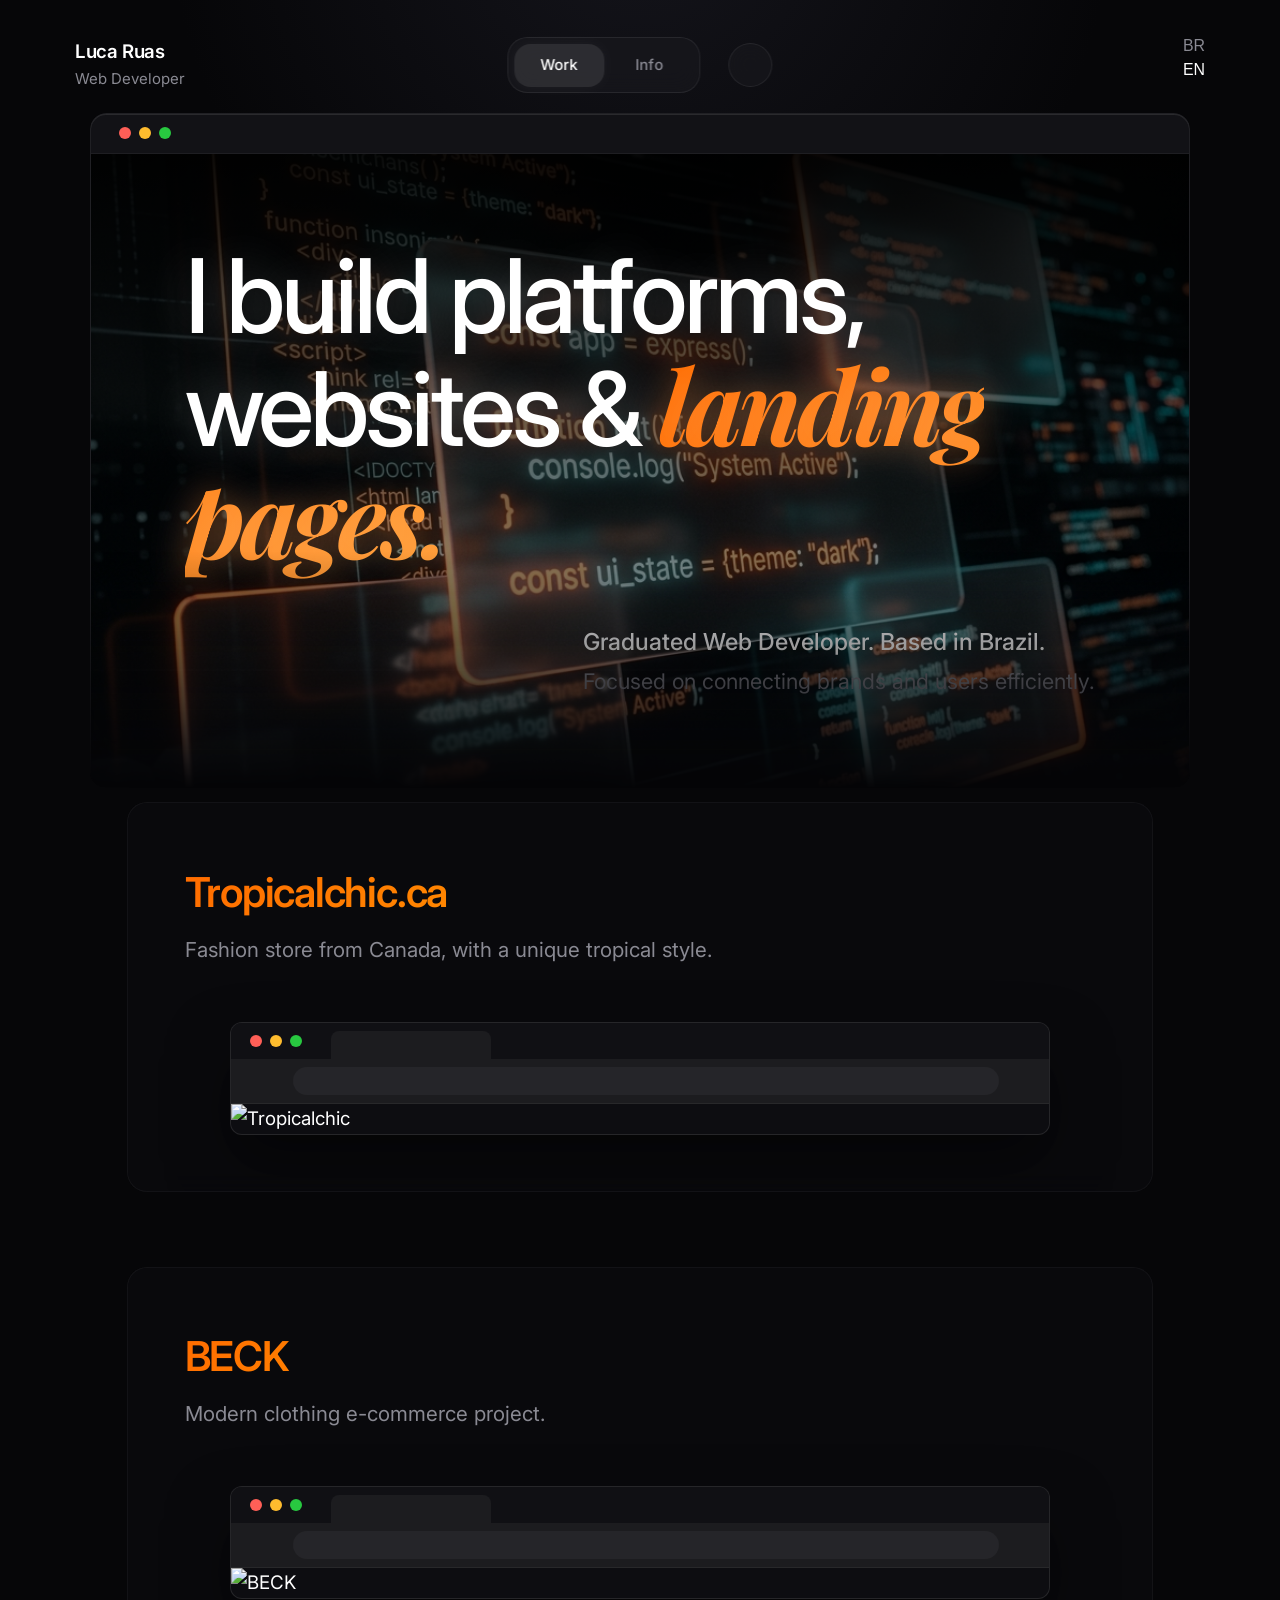
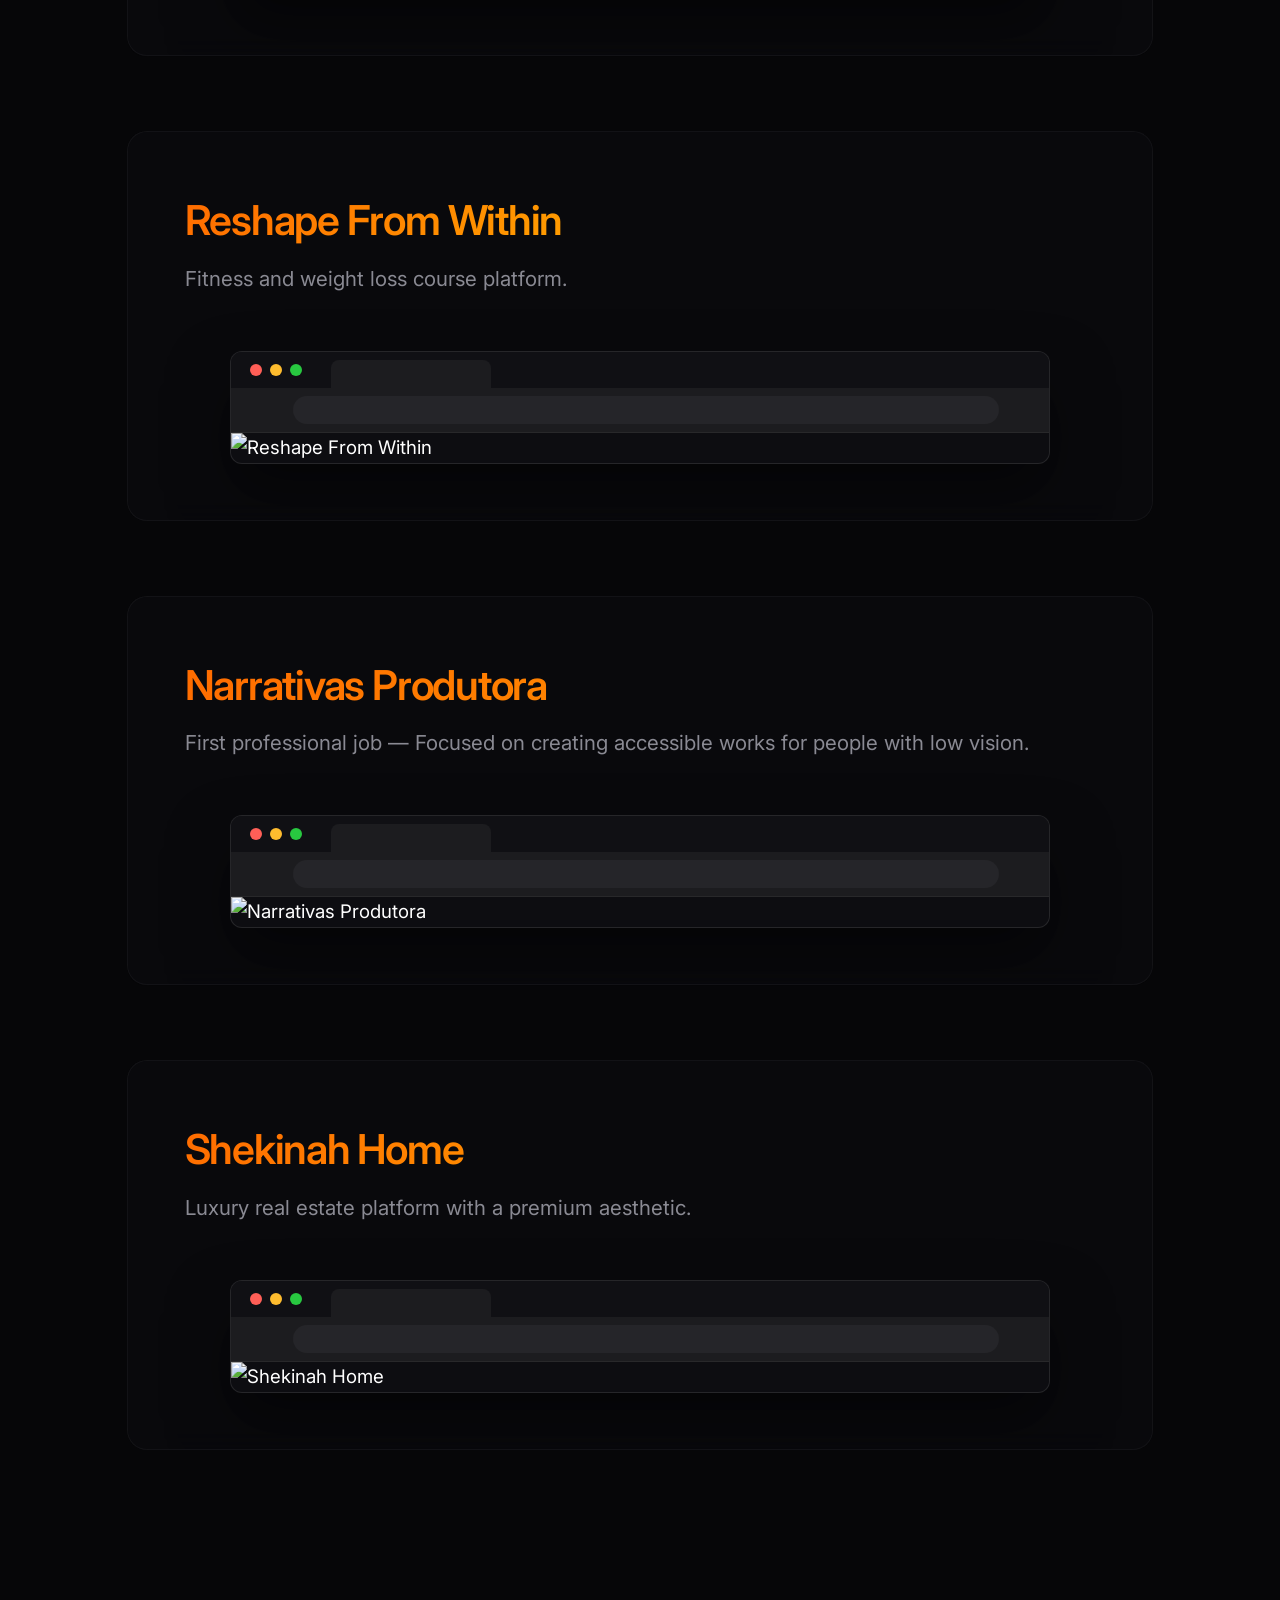
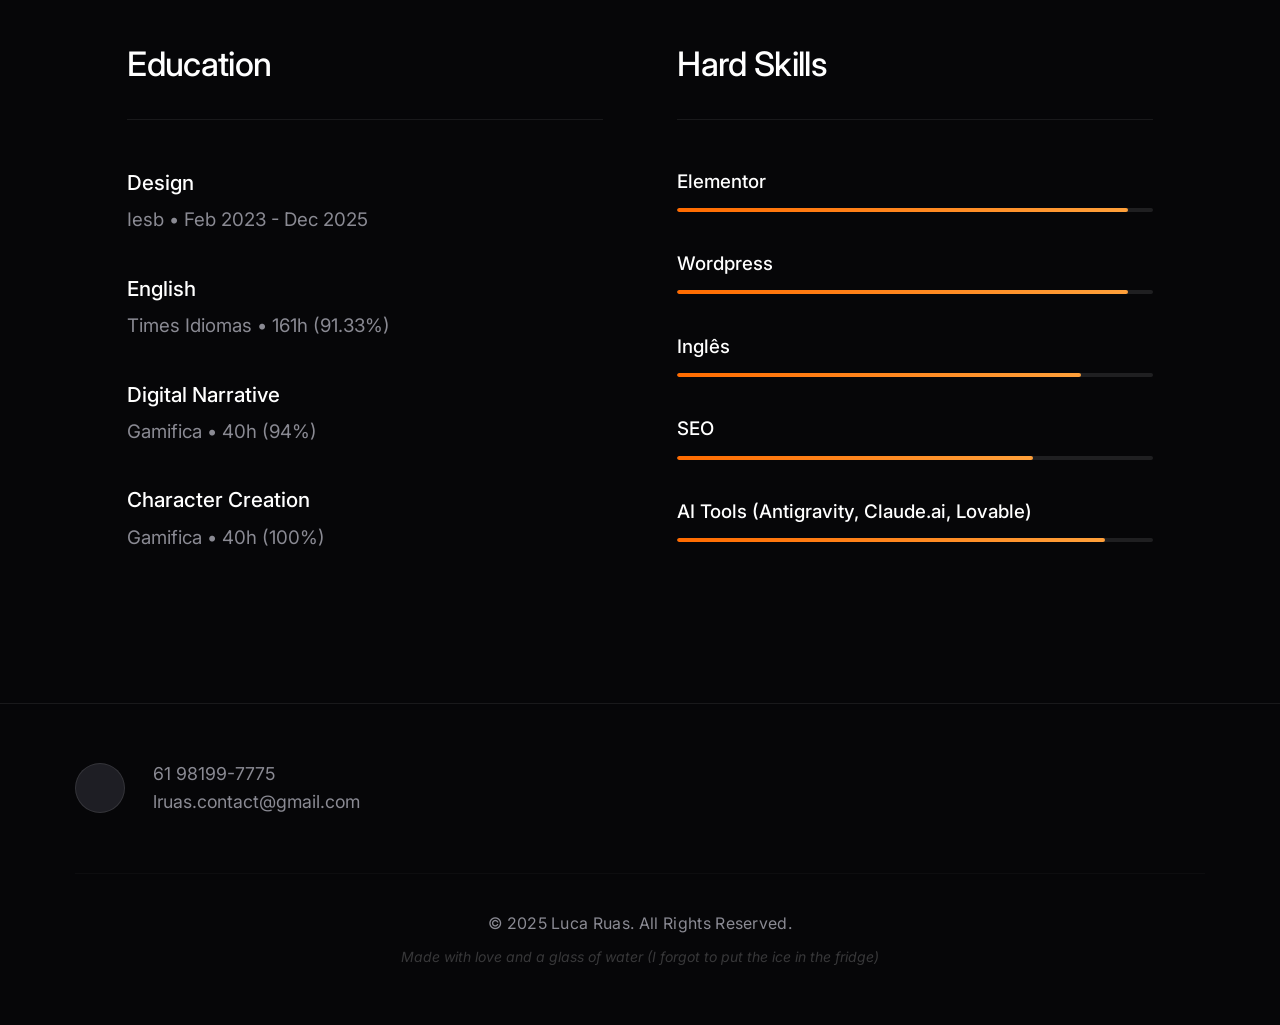
==== index.html @ b0ad2752 "Add files via upload" ====
<!DOCTYPE html>
<html lang="en">
<head>
    <meta charset="UTF-8">
    <meta name="viewport" content="width=device-width, initial-scale=1.0">
    <title>Luca Ruas - Web Developer</title>
    <link rel="stylesheet" href="style.css">
    
    <!-- Google Fonts -->
    <link rel="preconnect" href="https://fonts.googleapis.com">
    <link rel="preconnect" href="https://fonts.gstatic.com" crossorigin>
    <link href="https://fonts.googleapis.com/css2?family=Inter:wght@400;500;600&family=Playfair+Display:ital,wght@1,500;1,600;1,700&display=swap" rel="stylesheet">
    
    <!-- Phosphor Icons -->
    <script src="https://unpkg.com/@phosphor-icons/web"></script>
</head>
<body class="lang-en">
    
    <!-- Animated Background -->
    <div id="vanta-bg"></div>
    <!-- Static Top Header -->
    <header class="top-header">
        <div class="nav-brand">
            <span class="brand-name">Luca Ruas</span>
            <span class="brand-title">Web Developer</span>
        </div>
        <div class="lang-switcher-stacked">
            <button id="lang-btn-pt" onclick="setLanguage('pt')" class="btn-lang" title="Português">BR</button>
            <button id="lang-btn-en" onclick="setLanguage('en')" class="btn-lang active" title="English">EN</button>
        </div>
    </header>

    <!-- Floating Fixed Nav -->
    <nav class="floating-navbar">
        <div class="nav-pill">
            <div class="pill-indicator"></div>
            <a href="index.html" class="pill-item active" data-i18n="nav-work">Work</a>
            <a href="about.html" class="pill-item" data-i18n="nav-about">Info</a>
        </div>
        <a href="mailto:lruas.contact@gmail.com" class="contact-circle" title="Contact">
            <i class="ph ph-at"></i>
        </a>
    </nav>

    <!-- Hero Section -->
    <section class="hero-section">
        
        <!-- Voltando para o Mockup da Janela do Navegador -->
        <div class="browser-mockup" id="interactive-mockup">
            <div class="browser-top">
                <div class="mac-dots">
                    <span class="dot close"></span>
                    <span class="dot minimize"></span>
                    <span class="dot maximize"></span>
                </div>
                <div class="browser-add">
                    <i class="ph ph-plus"></i>
                </div>
            </div>
            <div class="browser-content">
                <div class="hero-text-wrapper">
                    <h1 class="hero-headline" id="hero-title">
                        I build platforms,<br>
                        websites & <span class="serif-italic">landing pages.</span>
                    </h1>
                    
                    <div class="hero-subtext">
                        <p class="primary-desc" data-i18n="hero-status">Graduated Web Developer. Based in Brazil.</p>
                        <p class="secondary-desc" data-i18n="hero-focus">Focused on connecting brands and users efficiently.</p>
                    </div>
                </div>

                <div class="scroll-chevron">
                    <i class="ph ph-arrow-down"></i>
                </div>
            </div>
        </div>
    </section>

    <!-- Work Section -->
    <section class="work-section" id="work">
        
        <!-- Card de Projeto Tropicalchic.ca (Clicável) -->
        <a href="https://tropicalchic.ca" target="_blank" class="project-card">
            <div class="card-header">
                <div class="card-title-group">
                    <h2>Tropicalchic.ca</h2>
                    <p class="card-subtitle" data-i18n="project3-desc">E-commerce project focused on tropical fashion and lifestyle.</p>
                </div>
                <i class="ph ph-arrow-right"></i>
            </div>
            
            <div class="card-image-container">
                <div class="card-browser-top">
                    <div class="browser-tabs">
                        <div class="card-mac-dots">
                            <span class="dot close"></span>
                            <span class="dot minimize"></span>
                            <span class="dot maximize"></span>
                        </div>
                        <div class="browser-tab-active"></div>
                        <div class="browser-add-tab"><i class="ph ph-plus"></i></div>
                    </div>
                    <div class="browser-nav">
                        <div class="nav-controls">
                            <i class="ph ph-arrow-left"></i>
                            <i class="ph ph-arrow-right"></i>
                            <i class="ph ph-arrow-clockwise"></i>
                        </div>
                        <div class="nav-search-bar"></div>
                        <div class="nav-profile">
                            <i class="ph ph-user-circle"></i>
                            <i class="ph ph-dots-three-vertical"></i>
                        </div>
                    </div>
                </div>
                <img src="https://github.com/Luca-Designer/photos/blob/main/Captura%20de%20tela%202026-05-15%20174414.png?raw=true" alt="Tropicalchic" class="card-project-img">
            </div>
        </a>

        <!-- Card de Projeto BECK (Clicável) -->
        <a href="https://www.becalmnkind.com" target="_blank" class="project-card">
            <div class="card-header">
                <div class="card-title-group">
                    <h2>BECK</h2>
                    <p class="card-subtitle" data-i18n="project4-desc">Digital project focused on mental health and wellness.</p>
                </div>
                <i class="ph ph-arrow-right"></i>
            </div>
            
            <div class="card-image-container">
                <div class="card-browser-top">
                    <div class="browser-tabs">
                        <div class="card-mac-dots">
                            <span class="dot close"></span>
                            <span class="dot minimize"></span>
                            <span class="dot maximize"></span>
                        </div>
                        <div class="browser-tab-active"></div>
                        <div class="browser-add-tab"><i class="ph ph-plus"></i></div>
                    </div>
                    <div class="browser-nav">
                        <div class="nav-controls">
                            <i class="ph ph-arrow-left"></i>
                            <i class="ph ph-arrow-right"></i>
                            <i class="ph ph-arrow-clockwise"></i>
                        </div>
                        <div class="nav-search-bar"></div>
                        <div class="nav-profile">
                            <i class="ph ph-user-circle"></i>
                            <i class="ph ph-dots-three-vertical"></i>
                        </div>
                    </div>
                </div>
                <img src="https://github.com/Luca-Designer/photos/blob/main/Captura%20de%20tela%202026-05-15%20172245.png?raw=true" alt="BECK" class="card-project-img">
            </div>
        </a>

        <!-- Card de Projeto Reshape From Within (Clicável) -->
        <a href="https://reshape-from-within.vercel.app" target="_blank" class="project-card">
            <div class="card-header">
                <div class="card-title-group">
                    <h2>Reshape From Within</h2>
                    <p class="card-subtitle" data-i18n="project5-desc">Fitness and weight loss course platform.</p>
                </div>
                <i class="ph ph-arrow-right"></i>
            </div>
            
            <div class="card-image-container">
                <div class="card-browser-top">
                    <div class="browser-tabs">
                        <div class="card-mac-dots">
                            <span class="dot close"></span>
                            <span class="dot minimize"></span>
                            <span class="dot maximize"></span>
                        </div>
                        <div class="browser-tab-active"></div>
                        <div class="browser-add-tab"><i class="ph ph-plus"></i></div>
                    </div>
                    <div class="browser-nav">
                        <div class="nav-controls">
                            <i class="ph ph-arrow-left"></i>
                            <i class="ph ph-arrow-right"></i>
                            <i class="ph ph-arrow-clockwise"></i>
                        </div>
                        <div class="nav-search-bar"></div>
                        <div class="nav-profile">
                            <i class="ph ph-user-circle"></i>
                            <i class="ph ph-dots-three-vertical"></i>
                        </div>
                    </div>
                </div>
                <img src="https://github.com/Luca-Designer/photos/blob/main/Captura%20de%20tela%202026-05-15%20182119.png?raw=true" alt="Reshape From Within" class="card-project-img">
            </div>
        </a>

        <!-- Card de Projeto Narrativas Produtora (Clicável) -->
        <a href="https://narrativasprodutora.com.br" target="_blank" class="project-card">
            <div class="card-header">
                <div class="card-title-group">
                    <h2>Narrativas Produtora</h2>
                    <p class="card-subtitle" data-i18n="project1-desc">First professional job — Focused on creating accessible works for people with low vision.</p>
                </div>
                <i class="ph ph-arrow-right"></i>
            </div>
            
            <div class="card-image-container">
                <div class="card-browser-top">
                    <div class="browser-tabs">
                        <div class="card-mac-dots">
                            <span class="dot close"></span>
                            <span class="dot minimize"></span>
                            <span class="dot maximize"></span>
                        </div>
                        <div class="browser-tab-active"></div>
                        <div class="browser-add-tab"><i class="ph ph-plus"></i></div>
                    </div>
                    <div class="browser-nav">
                        <div class="nav-controls">
                            <i class="ph ph-arrow-left"></i>
                            <i class="ph ph-arrow-right"></i>
                            <i class="ph ph-arrow-clockwise"></i>
                        </div>
                        <div class="nav-search-bar"></div>
                        <div class="nav-profile">
                            <i class="ph ph-user-circle"></i>
                            <i class="ph ph-dots-three-vertical"></i>
                        </div>
                    </div>
                </div>
                <img src="https://github.com/Luca-Designer/photos/blob/main/Captura%20de%20tela%202026-05-15%20172105.png?raw=true" alt="Narrativas Produtora" class="card-project-img">
            </div>
        </a>

        <!-- Card de Projeto Shekinah Home (Clicável) -->
        <a href="https://shekinah-home.vercel.app" target="_blank" class="project-card">
            <div class="card-header">
                <div class="card-title-group">
                    <h2>Shekinah Home</h2>
                    <p class="card-subtitle" data-i18n="project6-desc">Luxury real estate platform with a premium aesthetic.</p>
                </div>
                <i class="ph ph-arrow-right"></i>
            </div>
            
            <div class="card-image-container">
                <div class="card-browser-top">
                    <div class="browser-tabs">
                        <div class="card-mac-dots">
                            <span class="dot close"></span>
                            <span class="dot minimize"></span>
                            <span class="dot maximize"></span>
                        </div>
                        <div class="browser-tab-active"></div>
                        <div class="browser-add-tab"><i class="ph ph-plus"></i></div>
                    </div>
                    <div class="browser-nav">
                        <div class="nav-controls">
                            <i class="ph ph-arrow-left"></i>
                            <i class="ph ph-arrow-right"></i>
                            <i class="ph ph-arrow-clockwise"></i>
                        </div>
                        <div class="nav-search-bar"></div>
                        <div class="nav-profile">
                            <i class="ph ph-user-circle"></i>
                            <i class="ph ph-dots-three-vertical"></i>
                        </div>
                    </div>
                </div>
                <img src="https://github.com/Luca-Designer/photos/blob/main/Captura%20de%20tela%202026-05-15%20182410.png?raw=true" alt="Shekinah Home" class="card-project-img">
            </div>
        </a>
        
    </section>
    
    <!-- Info Section -->
    <section class="info-section" id="info">
        <div class="info-grid">
            
            <div class="info-card">
                <h3 data-i18n="edu-title">Education</h3>
                <div class="info-list">
                    <div class="info-item">
                        <h4 data-i18n="edu-design">Design</h4>
                        <p>Iesb • Feb 2023 - Dec 2025</p>
                    </div>
                    <div class="info-item">
                        <h4 data-i18n="edu-english">English</h4>
                        <p>Times Idiomas • 161h (91.33%)</p>
                    </div>
                    <div class="info-item">
                        <h4 data-i18n="edu-narrative">Digital Narrative</h4>
                        <p>Gamifica • 40h (94%)</p>
                    </div>
                    <div class="info-item">
                        <h4 data-i18n="edu-char">Character Creation</h4>
                        <p>Gamifica • 40h (100%)</p>
                    </div>
                </div>
            </div>
            
            <div class="info-card">
                <h3 data-i18n="skills-title">Hard Skills</h3>
                <div class="skills-list">
                    <div class="skill">
                        <span class="skill-name">Elementor</span>
                        <div class="skill-bar"><div class="skill-fill" style="width: 95%"></div></div>
                    </div>
                    <div class="skill">
                        <span class="skill-name">Wordpress</span>
                        <div class="skill-bar"><div class="skill-fill" style="width: 95%"></div></div>
                    </div>
                    <div class="skill">
                        <span class="skill-name">Inglês</span>
                        <div class="skill-bar"><div class="skill-fill" style="width: 85%"></div></div>
                    </div>
                    <div class="skill">
                        <span class="skill-name">SEO</span>
                        <div class="skill-bar"><div class="skill-fill" style="width: 75%"></div></div>
                    </div>
                    <div class="skill">
                        <span class="skill-name">AI Tools (Antigravity, Claude.ai, Lovable)</span>
                        <div class="skill-bar"><div class="skill-fill" style="width: 90%"></div></div>
                    </div>
                </div>
            </div>
            
        </div>
    </section>
    
    <footer>
        <div class="footer-content">
            <div class="profile-section">
                 <div class="profile-img-small"></div>
                 <div class="footer-contact">
                     <p>61 98199-7775</p>
                     <p>lruas.contact@gmail.com</p>
                 </div>
            </div>
        </div>
        <div class="footer-bottom">
            <p class="copyright">© 2025 Luca Ruas. All Rights Reserved.</p>
            <p class="made-with" data-i18n="footer-made">Feito com amor e um copo d'água (esqueci de colocar o gelo no refrigerador)</p>
        </div>
    </footer>

    <!-- Scripts -->
    <script>
        // Sistema de Tradução
        const translations = {
            en: {
                "nav-work": "Work",
                "nav-about": "Info",
                "nav-contact": "Contact",
                "hero-title": "I build platforms,<br>websites & <span class='serif-italic'>landing pages.</span>",
                "hero-status": "Graduated Web Developer. Based in Brazil.",
                "hero-focus": "Focused on connecting brands and users efficiently.",
                "project1-desc": "First professional job — Focused on creating accessible works for people with low vision.",
                "project2-desc": "Long-term international project — Booming team (Australia).",
                "project3-desc": "Fashion store from Canada, with a unique tropical style.",
                "project4-desc": "Modern clothing e-commerce project.",
                "project5-desc": "Fitness and weight loss course platform.",
                "project6-desc": "Luxury real estate platform with a premium aesthetic.",
                "project-img": "Project Image",
                "view-project": "View Project",
                "edu-title": "Education",
                "edu-design": "Design",
                "edu-english": "English",
                "edu-narrative": "Digital Narrative",
                "edu-char": "Character Creation",
                "skills-title": "Hard Skills",
                "footer-made": "Made with love and a glass of water (I forgot to put the ice in the fridge)"
            },
            pt: {
                "nav-work": "Trabalhos",
                "nav-about": "Sobre",
                "nav-contact": "Contato",
                "hero-title": "Eu crio plataformas,<br>sites & <span class='serif-italic'>landing pages.</span>",
                "hero-status": "Desenvolvedor Web formado. Baseado no Brasil.",
                "hero-focus": "Foco em conectar marcas e usuários de forma eficiente.",
                "project1-desc": "Primeiro trabalho profissional — Foco em criar trabalhos acessíveis para pessoas com baixa visão.",
                "project2-desc": "Projeto internacional — Equipe Booming (Austrália).",
                "project3-desc": "Loja de moda do Canadá, com um estilo tropical único.",
                "project4-desc": "Projeto de e-commerce de roupas moderno.",
                "project5-desc": "Plataforma de curso fitness e emagrecimento.",
                "project6-desc": "Plataforma imobiliária de luxo com estética premium.",
                "project-img": "Imagem do Projeto",
                "view-project": "Ver Projeto",
                "edu-title": "Educação",
                "edu-design": "Design",
                "edu-english": "Inglês",
                "edu-narrative": "Narrativa Digital",
                "edu-char": "Criação de Personagem",
                "skills-title": "Hard Skills",
                "footer-made": "Feito com amor e um copo d'água (esqueci de colocar o gelo no refrigerador)"
            }
        };

        function setLanguage(lang) {
            document.querySelectorAll('[data-i18n]').forEach(el => {
                const key = el.getAttribute('data-i18n');
                if (translations[lang][key]) {
                    el.innerHTML = translations[lang][key];
                }
            });
            
            document.getElementById('hero-title').innerHTML = translations[lang]['hero-title'];

            document.querySelectorAll('.btn-lang').forEach(btn => btn.classList.remove('active'));
            const activeBtn = lang === 'pt' ? 0 : 1;
            document.querySelectorAll('.btn-lang')[activeBtn].classList.add('active');
            document.body.className = 'lang-' + lang;
            document.body.className = 'lang-' + lang;
            localStorage.setItem('preferredLang', lang);

            // Atualiza os links do menu para passar o idioma na URL
            document.querySelectorAll('.pill-item').forEach(link => {
                if(link.tagName === 'A') {
                    let href = link.getAttribute('href').split('?')[0];
                    link.setAttribute('href', href + '?lang=' + lang);
                }
            });
        }

        window.onload = () => {
            const urlParams = new URLSearchParams(window.location.search);
            const urlLang = urlParams.get('lang');
            const savedLang = urlLang || localStorage.getItem('preferredLang') || 'en';
            setLanguage(savedLang);
        };

        function scrollToSection(id) {
            document.getElementById(id).scrollIntoView({ behavior: 'smooth' });
        }
    </script>

    <!-- Vanta.js Background Animation -->
    <script src="https://cdnjs.cloudflare.com/ajax/libs/three.js/r134/three.min.js"></script>
    <script src="https://cdn.jsdelivr.net/npm/vanta@latest/dist/vanta.net.min.js"></script>
    <script>
        VANTA.NET({
            el: "#vanta-bg",
            mouseControls: true,
            touchControls: true,
            gyroControls: false,
            minHeight: 200.00,
            minWidth: 200.00,
            scale: 1.00,
            scaleMobile: 2.00, /* Otimização para performance mobile */
            color: 0xff6b00, /* Laranja Neon do projeto */
            backgroundColor: 0x060608, /* Cor de fundo principal */
            points: 12.00, /* Reduzi levemente para ganhar performance */
            maxDistance: 20.00,
            spacing: 20.00,
            showDots: true
        })
    </script>
</body>
</html>
---- style.css ----
html {
    font-size: 117%;
}

:root {
    --bg-main: #060608;
    --bg-surface: #101014;
    --text-primary: #ffffff;
    --text-secondary: #8a8a93;
    --border-color: rgba(255, 255, 255, 0.08);
    --accent-orange: #FF6B00; /* Resgatando o laranja original de forma sofisticada */
}

* {
    margin: 0;
    padding: 0;
    box-sizing: border-box;
    scroll-behavior: smooth;
}

body {
    background-color: var(--bg-main);
    color: var(--text-primary);
    font-family: 'Inter', sans-serif;
    line-height: 1.6;
    background-image: radial-gradient(circle at 50% -10%, rgba(30, 30, 40, 0.6) 0%, transparent 40%);
    background-attachment: fixed;
    position: relative;
}

#vanta-bg {
    position: fixed;
    top: 0;
    left: 0;
    width: 100vw;
    height: 100vh;
    z-index: -1;
    opacity: 0.08; /* 8% de opacidade como solicitado */
    pointer-events: none; /* Para não interferir nos cliques do site */
}

/* Static Top Header */
.top-header {
    position: absolute;
    top: 0;
    left: 0;
    right: 0;
    display: flex;
    justify-content: space-between;
    padding: 2rem 4rem;
    z-index: 90;
    pointer-events: none;
}

.top-header > * {
    pointer-events: auto;
}

.nav-brand {
    display: flex;
    flex-direction: column;
}

.brand-name {
    font-weight: 600;
    font-size: 1rem;
    letter-spacing: -0.02em;
}

.brand-title {
    color: var(--text-secondary);
    font-size: 0.8rem;
}

/* Lang Switcher Stacked */
.lang-switcher-stacked {
    display: flex;
    flex-direction: column;
    gap: 0.3rem;
    text-align: right;
}

.lang-switcher-stacked .btn-lang {
    background: transparent;
    border: none;
    color: var(--text-secondary);
    font-size: 0.85rem;
    font-weight: 500;
    cursor: pointer;
    transition: color 0.3s;
    padding: 0;
}

.lang-switcher-stacked .btn-lang:hover {
    color: var(--text-primary);
}

.lang-switcher-stacked .btn-lang.active {
    color: var(--text-primary);
}

/* Floating Navbar */
.floating-navbar {
    position: fixed;
    top: 2rem;
    left: 50%;
    transform: translateX(-50%);
    display: flex;
    align-items: center;
    gap: 1.5rem;
    z-index: 100;
    pointer-events: none;
}

.floating-navbar > * {
    pointer-events: auto;
}

/* Menu Pílula Central */
.nav-pill {
    background: rgba(25, 25, 30, 0.6);
    border: 1px solid var(--border-color);
    border-radius: 20px;
    display: flex;
    padding: 0.3rem;
    position: relative;
    backdrop-filter: blur(12px);
    -webkit-backdrop-filter: blur(12px);
}

.pill-item {
    flex: 1;
    min-width: 90px;
    background: transparent;
    border: none;
    color: var(--text-secondary);
    padding: 0.5rem 0;
    font-size: 0.8rem;
    font-weight: 500;
    cursor: pointer;
    border-radius: 16px;
    transition: color 0.3s ease;
    z-index: 1;
    text-decoration: none;
    display: flex;
    align-items: center;
    justify-content: center;
}

.pill-item.active {
    color: var(--text-primary);
}

.pill-indicator {
    position: absolute;
    top: 0.3rem;
    bottom: 0.3rem;
    left: 0.3rem;
    width: calc(50% - 0.3rem);
    background: rgba(255, 255, 255, 0.1);
    border-radius: 16px;
    transition: all 0.4s cubic-bezier(0.4, 0, 0.2, 1);
    box-shadow: 0 0 15px rgba(255, 255, 255, 0.05);
}
/* Contact Circle */
.contact-circle {
    display: flex;
    align-items: center;
    justify-content: center;
    width: 44px;
    height: 44px;
    border-radius: 50%;
    background: rgba(25, 25, 30, 0.6);
    border: 1px solid var(--border-color);
    color: var(--text-primary);
    font-size: 1.2rem;
    text-decoration: none;
    backdrop-filter: blur(12px);
    -webkit-backdrop-filter: blur(12px);
    transition: all 0.3s ease;
    pointer-events: auto;
}

.contact-circle:hover {
    background: rgba(255, 255, 255, 0.1);
    transform: translateY(-2px);
}

/* Hero Section */
.hero-section {
    height: 100vh;
    display: flex;
    justify-content: center;
    align-items: center;
    padding: 0 2rem;
    position: relative;
}

/* Mockup da Janela do Navegador (Como estava antes) */
.browser-mockup {
    width: 100%;
    max-width: 1100px;
    height: 75vh;
    background-color: #0d0d11; /* Cor sólida de fundo */
    border-radius: 16px;
    border: 1px solid rgba(255, 255, 255, 0.08);
    box-shadow: 
        0 40px 100px rgba(0, 0, 0, 0.6),
        inset 0 1px 0 rgba(255, 255, 255, 0.1);
    display: flex;
    flex-direction: column;
    position: relative;
    overflow: hidden;
    backdrop-filter: blur(20px);
    -webkit-backdrop-filter: blur(20px);
    -webkit-mask-image: linear-gradient(to bottom, black 65%, transparent 100%);
    mask-image: linear-gradient(to bottom, black 65%, transparent 100%);
}

.browser-top {
    height: 40px;
    padding: 0 1.5rem;
    display: flex;
    align-items: center;
    justify-content: space-between;
    border-bottom: 1px solid rgba(255, 255, 255, 0.05);
    background: rgba(255, 255, 255, 0.02);
}

.mac-dots {
    display: flex;
    gap: 8px;
}

.dot {
    width: 12px;
    height: 12px;
    border-radius: 50%;
}

.dot.close { background: #ff5f57; }
.dot.minimize { background: #febc2e; }
.dot.maximize { background: #28c840; }

.browser-add {
    color: rgba(255, 255, 255, 0.2);
    font-size: 1.2rem;
}

.browser-content {
    flex: 1;
    display: flex;
    flex-direction: column;
    align-items: flex-start;
    justify-content: center;
    padding: 0 5rem;
    position: relative;
    z-index: 2;
    background: linear-gradient(to bottom, rgba(0, 0, 0, 0.95) 0%, rgba(0, 0, 0, 0.7) 30%, rgba(0, 0, 0, 0.2) 100%), url('hero_bg.png') center/cover;
}

.hero-text-wrapper {
    width: 100%;
    display: flex;
    flex-direction: column;
}

.hero-headline {
    font-size: 5.5rem;
    font-weight: 500;
    letter-spacing: -0.04em;
    line-height: 1.05;
    color: #ffffff;
    margin-bottom: 0;
    text-align: left;
    text-shadow: 0 0 50px rgba(255, 255, 255, 0.2);
}

/* Toque de personalidade: Fonte Serifada com Gradiente Laranja */
.serif-italic {
    font-family: 'Playfair Display', serif;
    font-style: italic;
    font-weight: 700;
    background: linear-gradient(135deg, #FF6B00 0%, #FFA03A 100%);
    -webkit-background-clip: text;
    -webkit-text-fill-color: transparent;
    filter: drop-shadow(0 0 15px rgba(255, 107, 0, 0.3));
    padding-right: 0.1em; /* Evita cortar o final do itálico */
}

.hero-subtext {
    margin-top: 2.5rem;
    align-self: flex-end;
    text-align: left;
    width: max-content;
}

.primary-desc {
    font-size: 1.25rem;
    font-weight: 500;
    color: #ffffff;
    margin-bottom: 0.2rem;
}

.secondary-desc {
    font-size: 1.15rem;
    color: var(--text-secondary);
}

.scroll-chevron {
    position: absolute;
    bottom: 2rem;
    left: 50%;
    transform: translateX(-50%);
    color: rgba(255, 255, 255, 0.4); /* Mais visível */
    font-size: 2.8rem; /* Maior */
    animation: bounce 2s infinite cubic-bezier(0.28, 0.84, 0.42, 1);
    z-index: 10;
}

@keyframes bounce {
    0%, 20%, 50%, 80%, 100% { 
        transform: translate(-50%, 0); 
        color: #ffffff; 
        filter: drop-shadow(0 0 10px rgba(255, 255, 255, 0.5));
    }
    40% { 
        transform: translate(-50%, -12px); 
        color: rgba(255, 255, 255, 0.2); 
        filter: drop-shadow(0 0 0px transparent);
    }
    60% { 
        transform: translate(-50%, -6px); 
        color: rgba(255, 255, 255, 0.3); 
        filter: drop-shadow(0 0 0px transparent);
    }
}

/* Seção de Trabalhos - Layout Original Dividido (Split Cards) */
.work-section {
    padding: 2rem 2rem 6rem;
    margin-top: -15vh;
    max-width: 1100px;
    margin-left: auto;
    margin-right: auto;
    display: flex;
    flex-direction: column;
    gap: 4rem;
    position: relative;
    z-index: 20;
}

.project-card {
    background: rgba(15, 15, 20, 0.4);
    backdrop-filter: blur(12px);
    -webkit-backdrop-filter: blur(12px);
    border: 1px solid rgba(255, 255, 255, 0.04);
    border-radius: 20px;
    padding: 3rem;
    position: relative;
    overflow: hidden;
    transition: all 0.4s ease;
    display: flex;
    flex-direction: column;
    gap: 3rem;
    text-decoration: none;
    color: inherit;
}

.project-card:hover {
    border-color: rgba(255, 107, 0, 0.2);
    background: rgba(20, 20, 25, 0.6);
    box-shadow: 0 20px 50px rgba(0, 0, 0, 0.4), 0 0 40px rgba(255, 107, 0, 0.05);
    transform: translateY(-5px);
}

.card-content {
    display: flex;
    flex-direction: column;
}

.card-header {
    display: flex;
    justify-content: space-between;
    align-items: flex-start;
    margin-bottom: 0;
}

.card-title-group {
    display: flex;
    flex-direction: column;
    gap: 0.5rem;
}

.card-header h2 {
    font-size: 2.2rem;
    font-weight: 600;
    letter-spacing: -0.03em;
    background: linear-gradient(135deg, #FF6B00 0%, #FF9E00 100%);
    -webkit-background-clip: text;
    -webkit-text-fill-color: transparent;
    display: inline-block;
}

.card-subtitle {
    color: var(--text-secondary);
    font-size: 1.1rem;
    line-height: 1.5;
    margin-bottom: 0;
}

.card-header i {
    font-size: 1.8rem;
    color: var(--text-secondary);
    transition: color 0.3s, transform 0.3s;
}

.project-card:hover .card-header i {
    color: var(--accent-orange);
    transform: translateX(5px);
}

.card-link {
    display: inline-flex;
    align-items: center;
    gap: 0.5rem;
    color: var(--text-primary);
    font-weight: 500;
    transition: color 0.3s;
    cursor: pointer;
}

.card-link i {
    color: var(--accent-orange);
    font-size: 1.2rem;
    transition: transform 0.3s;
}

.project-card:hover .card-link i {
    transform: translateX(6px);
}

.card-image-container {
    width: 90%;
    margin: 0 auto;
    background: #0d0d11;
    border-radius: 12px;
    border: 1px solid rgba(255, 255, 255, 0.1);
    overflow: hidden;
    display: flex;
    flex-direction: column;
    box-shadow: 0 30px 60px rgba(0, 0, 0, 0.5);
}

.card-browser-top {
    width: 100%;
    background: #1c1c1f;
    display: flex;
    flex-direction: column;
    border-bottom: 1px solid rgba(255, 255, 255, 0.05);
}

.browser-tabs {
    height: 36px;
    display: flex;
    align-items: center;
    background: #101014;
    padding: 0 1rem;
    gap: 1rem;
}

.card-mac-dots {
    display: flex;
    gap: 8px;
    padding-right: 10px;
}

.browser-tab-active {
    width: 160px;
    height: 28px;
    background: #1c1c1f;
    border-radius: 8px 8px 0 0;
    margin-top: 8px;
    position: relative;
}

.browser-add-tab {
    color: rgba(255, 255, 255, 0.4);
    font-size: 0.9rem;
    display: flex;
    align-items: center;
}

.browser-nav {
    height: 44px;
    display: flex;
    align-items: center;
    padding: 0 1rem;
    gap: 1rem;
    background: #1c1c1f;
}

.nav-controls {
    display: flex;
    gap: 12px;
    color: rgba(255, 255, 255, 0.4);
    font-size: 1.1rem;
}

.nav-search-bar {
    flex: 1;
    height: 28px;
    background: #252529;
    border-radius: 14px;
}

.nav-profile {
    display: flex;
    align-items: center;
    gap: 12px;
    color: rgba(255, 255, 255, 0.4);
    font-size: 1.2rem;
}

.card-project-img {
    width: 100%;
    height: auto; /* A imagem dita a altura exata do container */
    display: block;
    transition: transform 0.6s cubic-bezier(0.2, 0, 0.2, 1);
}

.project-card:hover .card-project-img {
    transform: scale(1.05);
}

.image-placeholder i {
    font-size: 3rem;
    color: #2a2a30;
}
.image-placeholder span {
    color: #4a4a52;
    font-size: 0.9rem;
    display: block;
    margin-top: 0.5rem;
}

/* Info Section (Educação e Skills) */
.info-section {
    padding: 4rem 2rem 8rem;
    max-width: 1100px;
    margin: 0 auto;
}

.info-grid {
    display: grid;
    grid-template-columns: 1fr 1fr;
    gap: 4rem;
}

.info-card h3 {
    font-size: 1.8rem;
    font-weight: 500;
    letter-spacing: -0.02em;
    margin-bottom: 2.5rem;
    padding-bottom: 1.5rem;
    border-bottom: 1px solid var(--border-color);
}

.info-list {
    display: flex;
    flex-direction: column;
    gap: 2rem;
}

.info-item h4 {
    font-weight: 500;
    font-size: 1.1rem;
    color: var(--text-primary);
    margin-bottom: 0.3rem;
}

.info-item p {
    color: var(--text-secondary);
    font-size: 1rem;
}

.skills-list {
    display: flex;
    flex-direction: column;
    gap: 2rem;
}

.skill-name {
    display: block;
    margin-bottom: 0.6rem;
    font-weight: 500;
    font-size: 1rem;
}

.skill-bar {
    width: 100%;
    height: 4px;
    background: rgba(255, 255, 255, 0.1);
    border-radius: 4px;
    overflow: hidden;
}

.skill-fill {
    height: 100%;
    background: linear-gradient(90deg, var(--accent-orange), #FFA03A);
    border-radius: 4px;
    transform-origin: left;
    animation: fillSkill 1.5s ease forwards;
}

@keyframes fillSkill {
    from { transform: scaleX(0); }
    to { transform: scaleX(1); }
}

/* Footer */
footer {
    padding: 3rem 4rem;
    border-top: 1px solid var(--border-color);
}

.footer-content {
    display: flex;
    justify-content: space-between;
    align-items: center;
}

.profile-section {
    display: flex;
    align-items: center;
    gap: 1.5rem;
}

.profile-img-small {
    width: 50px;
    height: 50px;
    border-radius: 50%;
    background: #1e1e24;
    border: 1px solid rgba(255, 255, 255, 0.1);
}

.footer-contact p {
    color: var(--text-secondary);
    font-size: 0.95rem;
}

.footer-bottom {
    margin-top: 3rem;
    padding-top: 2rem;
    border-top: 1px solid rgba(255, 255, 255, 0.03);
    text-align: center;
    display: flex;
    flex-direction: column;
    gap: 0.5rem;
}

.copyright {
    color: var(--text-secondary);
    font-size: 0.85rem;
    letter-spacing: 0.02em;
}

.made-with {
    color: rgba(255, 255, 255, 0.2);
    font-size: 0.75rem;
    font-style: italic;
}

/* Responsividade */
@media (max-width: 900px) {
    .hero-headline { font-size: 4rem; }
    .hero-glass-panel { height: 60vh; }
    .navbar { padding: 1.5rem 2rem; }
    .hero-subtext { align-self: flex-start; margin-top: 1.5rem; }
    .hero-content { padding: 0 3rem; }
    
    .project-card {
        grid-template-columns: 1fr;
        gap: 2rem;
    }
}

@media (max-width: 768px) {
    /* Redimensionamento de fontes para melhor encaixe */
    .hero-headline { font-size: 2.5rem; }
    .hero-subtext { font-size: 1rem; }
    .section-title { font-size: 2.2rem; }
    .project-info h3 { font-size: 1.5rem; }
    
    /* Espaçamentos: 50px superior/inferior, 10px esquerda/direita */
    .navbar { padding: 1.5rem 10px; }
    /* Navegação Flutuante no Mobile (Bottom Bar) */
    .floating-navbar {
        top: auto;
        bottom: 2rem;
        background: rgba(25, 25, 30, 0.4);
        padding: 0.5rem;
        border-radius: 100px;
        backdrop-filter: blur(12px);
        -webkit-backdrop-filter: blur(12px);
    }
    
    .nav-pill {
        background: transparent;
        border: none;
    }
    
    .hero-glass-panel { 
        height: auto;
        min-height: 60vh;
        margin: 10px; 
    }
    .hero-content { padding: 50px 10px; }
    
    .work-section { padding: 50px 10px; }
    .project-card { padding: 20px; }
    .card-image-container { min-height: 200px; }
    
    .info-section { padding: 50px 10px; }
    .info-grid { grid-template-columns: 1fr; gap: 3rem; }
    
    footer { padding: 50px 10px; }
    .footer-content { flex-direction: column; gap: 2rem; align-items: flex-start; }
}
/* About Page Styles */
.about-hero {
    min-height: 80vh;
    display: flex;
    align-items: center;
    padding: 8rem 4rem 4rem;
    max-width: 1200px;
    margin: 0 auto;
}

.about-container {
    display: flex;
    flex-direction: column;
    gap: 2rem;
}

.about-badge {
    display: flex;
    align-items: center;
    gap: 0.6rem;
    background: rgba(255, 255, 255, 0.05);
    padding: 0.5rem 1rem;
    border-radius: 100px;
    width: max-content;
    border: 1px solid rgba(255, 255, 255, 0.05);
}

.about-badge span {
    font-size: 0.75rem;
    font-weight: 600;
    letter-spacing: 0.1em;
    color: var(--text-secondary);
}

.dot-active {
    width: 8px;
    height: 8px;
    background: #ffffff;
    border-radius: 50%;
    box-shadow: 0 0 10px rgba(255, 255, 255, 0.5);
}

.about-headline {
    font-size: 3.5rem;
    font-weight: 500;
    line-height: 1.15;
    letter-spacing: -0.02em;
    color: var(--text-primary);
    max-width: 1000px; /* Aumentado para esticar mais o texto */
}

.about-divider {
    border: none;
    height: 1px;
    background: linear-gradient(90deg, rgba(255, 255, 255, 0.1) 0%, rgba(255, 255, 255, 0.05) 100%);
    margin: 1rem 0;
    width: 100%;
}

.about-story {
    max-width: 1000px;
    margin-top: 2rem;
}

.story-grid {
    display: grid;
    grid-template-columns: 1.8fr 1fr;
    gap: 4rem;
    align-items: start;
}

.story-text p {
    font-size: 1.15rem;
    color: var(--text-secondary);
    line-height: 1.8;
    margin-bottom: 1.5rem;
}

.story-text strong {
    color: var(--text-primary);
    font-size: 1.4rem;
    display: block;
    margin-bottom: 1rem;
}

.story-quote blockquote {
    font-family: 'Playfair Display', serif;
    font-style: italic;
    font-size: 1.3rem;
    line-height: 1.5;
    color: var(--text-primary);
    border-left: 3px solid var(--accent-orange);
    padding-left: 1.5rem;
    position: relative;
}

.story-quote cite {
    display: block;
    font-family: 'Inter', sans-serif;
    font-style: normal;
    font-size: 0.9rem;
    color: var(--text-secondary);
    margin-top: 1rem;
    font-weight: 500;
}

@media (max-width: 900px) {
    .story-grid {
        grid-template-columns: 1fr;
        gap: 3rem;
    }
}

@media (max-width: 768px) {
    .about-hero {
        padding: 80px 10px 50px; /* 80px topo (navbar), 10px laterais, 50px inferior */
        min-height: auto;
    }
    .about-headline {
        font-size: 2rem;
    }
    .story-text p {
        font-size: 1rem;
    }
    .story-quote blockquote {
        font-size: 1.15rem;
    }
    .about-divider {
        margin: 2rem 0;
    }
}
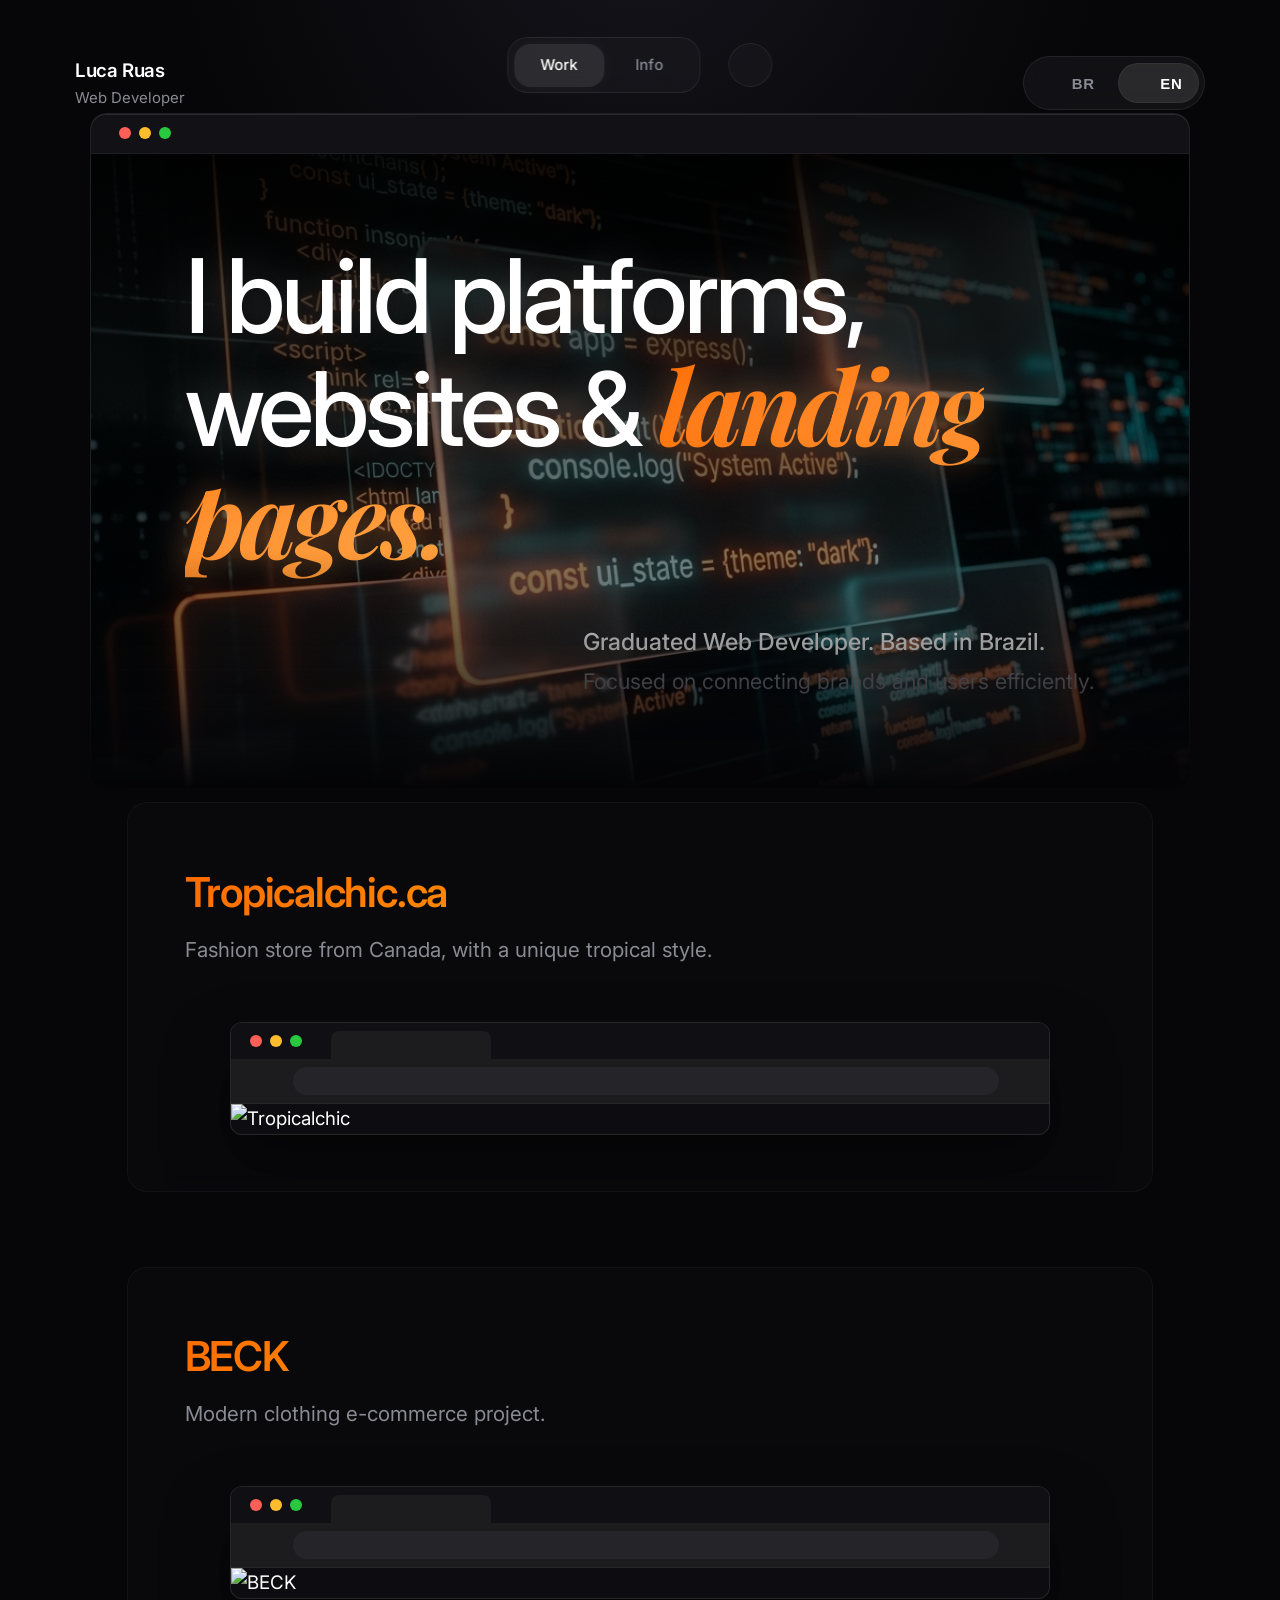
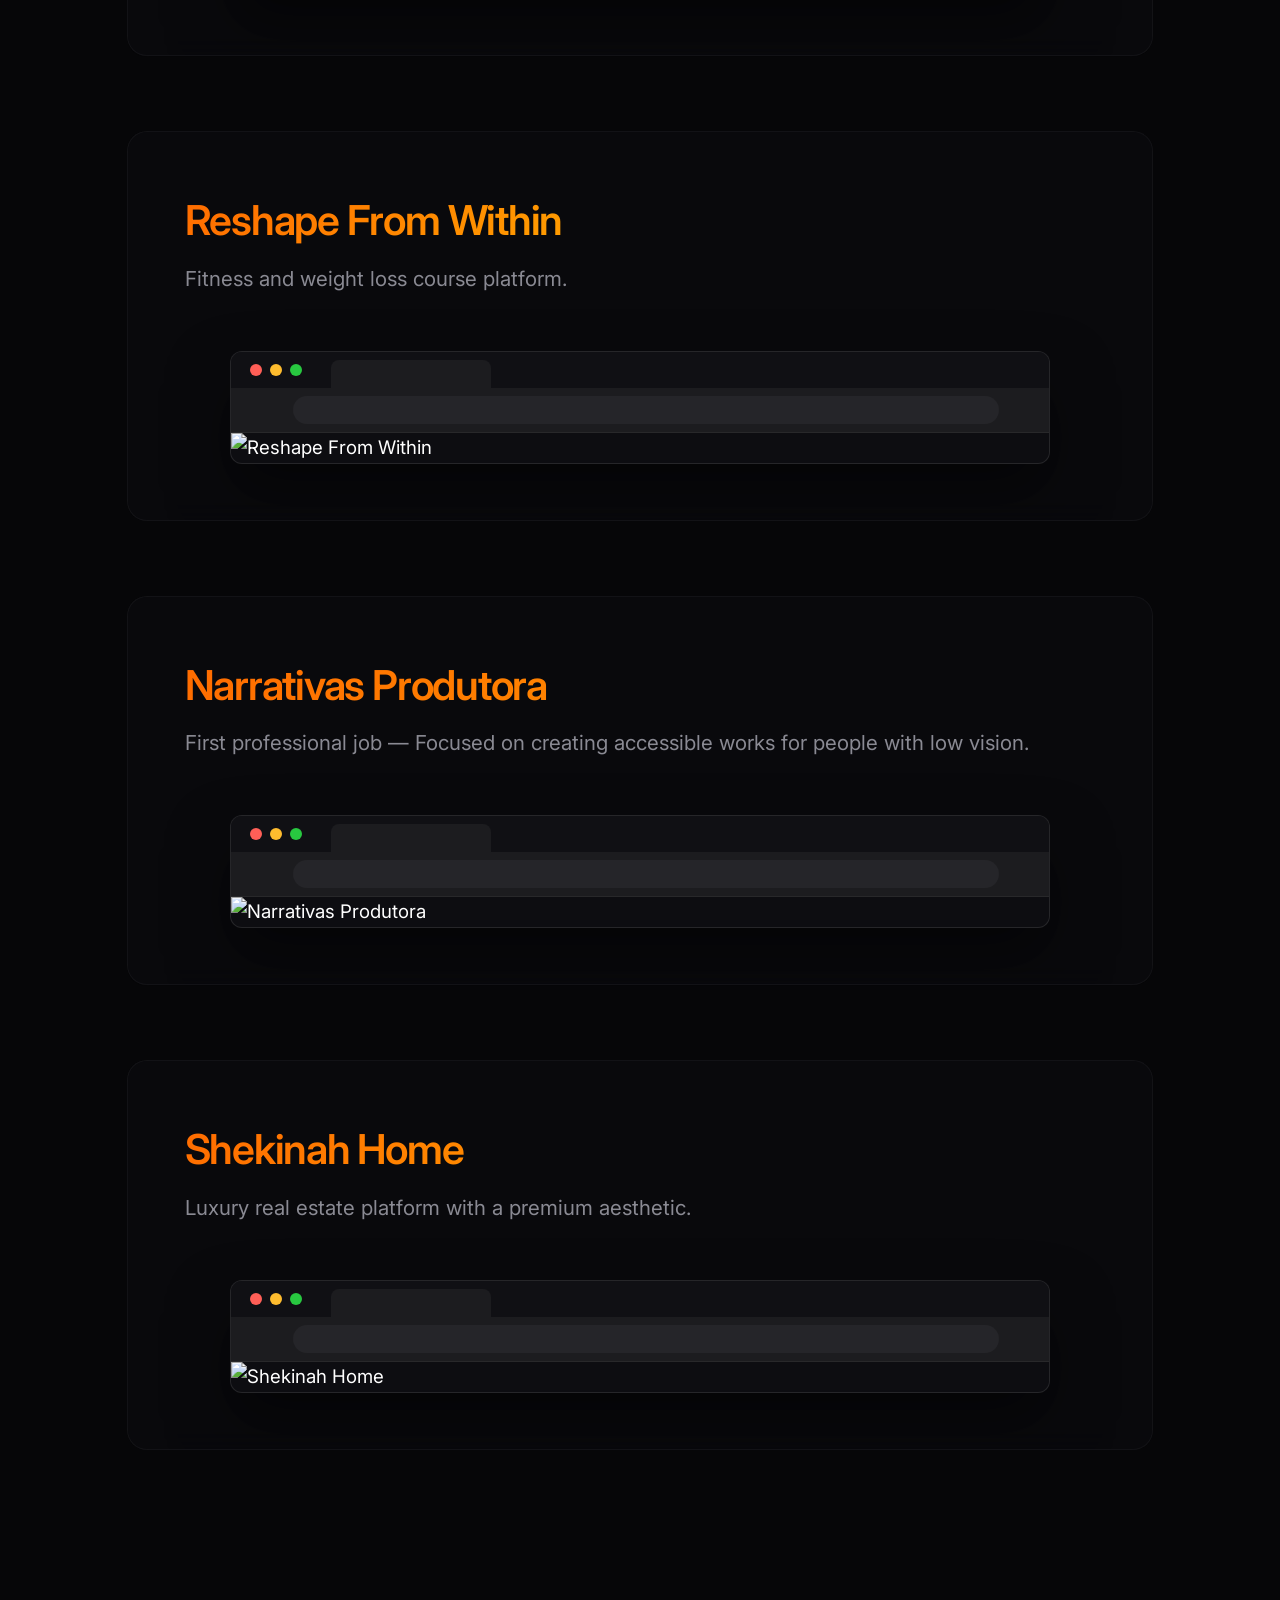
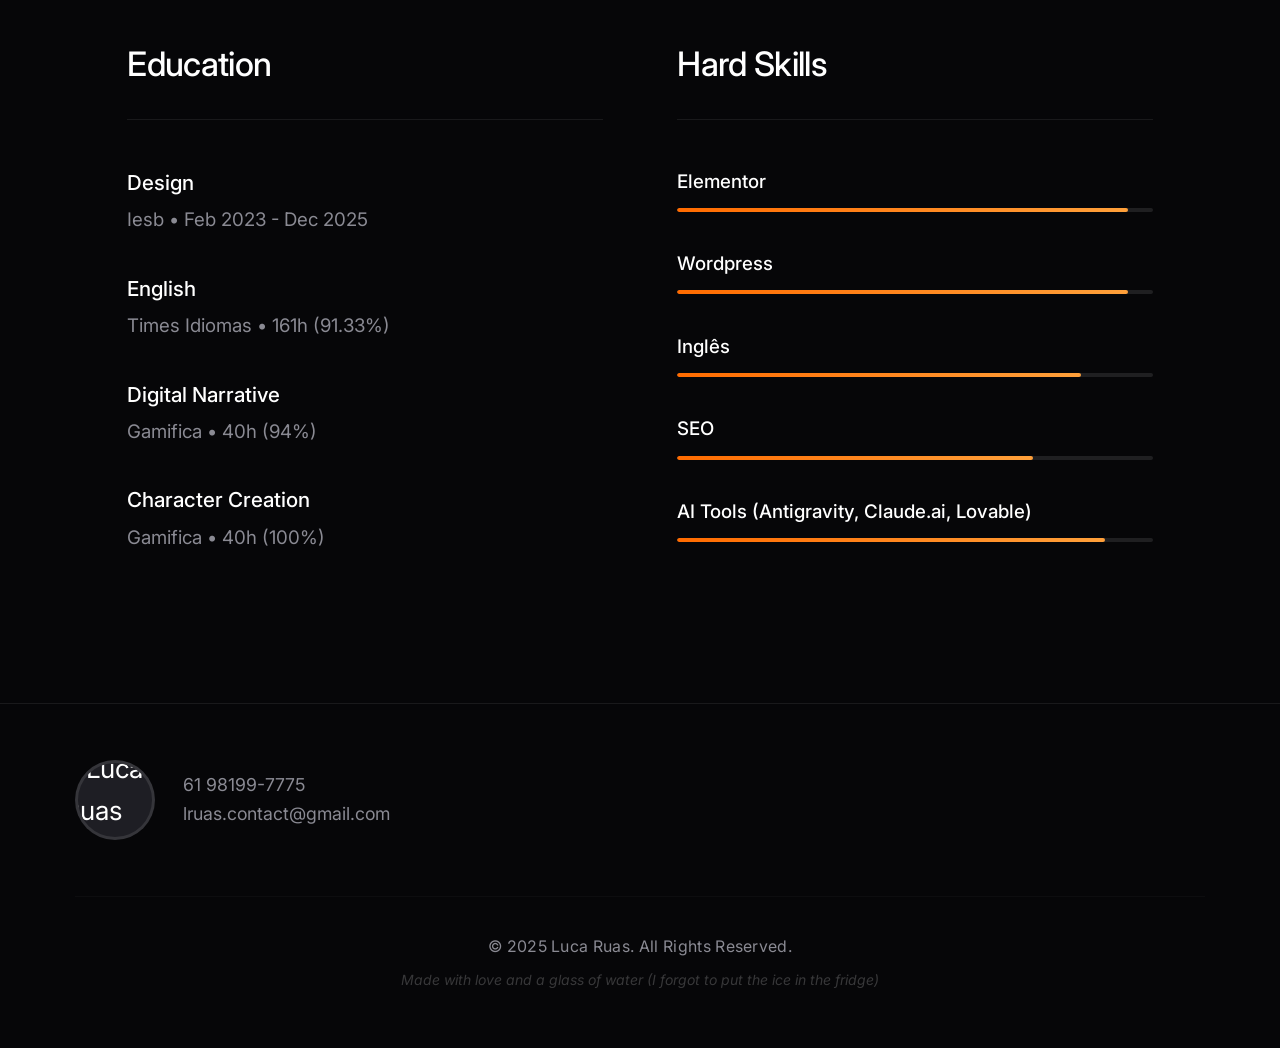
==== commit cb6d156a: "Add files via upload" ====
--- a/index.html
+++ b/index.html
@@ -24,9 +24,15 @@
             <span class="brand-name">Luca Ruas</span>
             <span class="brand-title">Web Developer</span>
         </div>
-        <div class="lang-switcher-stacked">
-            <button id="lang-btn-pt" onclick="setLanguage('pt')" class="btn-lang" title="Português">BR</button>
-            <button id="lang-btn-en" onclick="setLanguage('en')" class="btn-lang active" title="English">EN</button>
+        <div class="lang-switcher desktop-lang">
+            <button onclick="setLanguage('pt')" class="btn-lang btn-lang-pt" title="Português">
+                <div class="flag-circle br"></div>
+                <span>BR</span>
+            </button>
+            <button onclick="setLanguage('en')" class="btn-lang btn-lang-en active" title="English">
+                <div class="flag-circle us"></div>
+                <span>EN</span>
+            </button>
         </div>
     </header>
 
@@ -37,6 +43,18 @@
             <a href="index.html" class="pill-item active" data-i18n="nav-work">Work</a>
             <a href="about.html" class="pill-item" data-i18n="nav-about">Info</a>
         </div>
+        
+        <div class="lang-switcher mobile-lang">
+            <button onclick="setLanguage('pt')" class="btn-lang btn-lang-pt" title="Português">
+                <div class="flag-circle br"></div>
+                <span>BR</span>
+            </button>
+            <button onclick="setLanguage('en')" class="btn-lang btn-lang-en active" title="English">
+                <div class="flag-circle us"></div>
+                <span>EN</span>
+            </button>
+        </div>
+
         <a href="mailto:lruas.contact@gmail.com" class="contact-circle" title="Contact">
             <i class="ph ph-at"></i>
         </a>
@@ -45,6 +63,10 @@
     <!-- Hero Section -->
     <section class="hero-section">
         
+        <div class="mobile-brand-hero">
+            <span class="dot"></span> Luca Ruas — Web Developer
+        </div>
+
         <!-- Voltando para o Mockup da Janela do Navegador -->
         <div class="browser-mockup" id="interactive-mockup">
             <div class="browser-top">
@@ -330,7 +352,9 @@
     <footer>
         <div class="footer-content">
             <div class="profile-section">
-                 <div class="profile-img-small"></div>
+                 <div class="profile-img-small">
+                     <img src="https://media.discordapp.net/attachments/1028765909915017216/1220911820102041610/IMG_7122.jpg?ex=6a091e3d&is=6a07ccbd&hm=9d854b4110f08983243b6c61873ee3a885c01d6f05e4f47ccf8d5f5de57c6872&=&format=webp&width=462&height=694" alt="Luca Ruas">
+                 </div>
                  <div class="footer-contact">
                      <p>61 98199-7775</p>
                      <p>lruas.contact@gmail.com</p>
@@ -406,8 +430,7 @@
             document.getElementById('hero-title').innerHTML = translations[lang]['hero-title'];
 
             document.querySelectorAll('.btn-lang').forEach(btn => btn.classList.remove('active'));
-            const activeBtn = lang === 'pt' ? 0 : 1;
-            document.querySelectorAll('.btn-lang')[activeBtn].classList.add('active');
+            document.querySelectorAll(`.btn-lang-${lang}`).forEach(btn => btn.classList.add('active'));
             document.body.className = 'lang-' + lang;
             document.body.className = 'lang-' + lang;
             localStorage.setItem('preferredLang', lang);
--- a/style.css
+++ b/style.css
@@ -47,7 +47,7 @@
     right: 0;
     display: flex;
     justify-content: space-between;
-    padding: 2rem 4rem;
+    padding: 3rem 4rem; /* Distância acima e abaixo aumentada */
     z-index: 90;
     pointer-events: none;
 }
@@ -72,31 +72,76 @@
     font-size: 0.8rem;
 }
 
-/* Lang Switcher Stacked */
-.lang-switcher-stacked {
-    display: flex;
-    flex-direction: column;
-    gap: 0.3rem;
-    text-align: right;
-}
-
-.lang-switcher-stacked .btn-lang {
+/* Marca versão mobile (acima do titulo) */
+.mobile-brand {
+    display: none;
+}
+
+.mobile-brand-hero {
+    display: none;
+}
+
+/* Language Switcher */
+.lang-switcher {
+    display: flex;
+    gap: 0.4rem;
+    background: rgba(25, 25, 30, 0.6);
+    padding: 0.3rem;
+    border-radius: 100px;
+    border: 1px solid var(--border-color);
+    backdrop-filter: blur(12px);
+    -webkit-backdrop-filter: blur(12px);
+}
+
+.btn-lang {
     background: transparent;
-    border: none;
+    border: 1px solid transparent;
     color: var(--text-secondary);
-    font-size: 0.85rem;
-    font-weight: 500;
     cursor: pointer;
-    transition: color 0.3s;
-    padding: 0;
-}
-
-.lang-switcher-stacked .btn-lang:hover {
+    padding: 0.4rem 0.8rem;
+    border-radius: 100px;
+    display: flex;
+    align-items: center;
+    gap: 8px;
+    transition: all 0.3s cubic-bezier(0.4, 0, 0.2, 1);
+}
+
+.btn-lang span {
+    font-size: 0.8rem;
+    font-weight: 600;
+    letter-spacing: 0.05em;
+}
+
+.btn-lang.active {
+    background: rgba(255, 255, 255, 0.1);
+    border-color: rgba(255, 255, 255, 0.05);
     color: var(--text-primary);
 }
 
-.lang-switcher-stacked .btn-lang.active {
+.flag-circle {
+    width: 18px;
+    height: 18px;
+    border-radius: 50%;
+    background-size: cover;
+    background-position: center;
+    filter: grayscale(0.4);
+    transition: filter 0.3s ease;
+}
+
+.flag-circle.br { background-image: url('https://upload.wikimedia.org/wikipedia/commons/0/05/Flag_of_Brazil.svg'); }
+.flag-circle.us { background-image: url('https://upload.wikimedia.org/wikipedia/commons/a/a4/Flag_of_the_United_States.svg'); }
+
+.btn-lang.active .flag-circle {
+    filter: grayscale(0);
+}
+
+.btn-lang:hover:not(.active) {
+    background: rgba(255, 255, 255, 0.05);
     color: var(--text-primary);
+}
+
+.mobile-lang {
+    display: none; /* Hide on desktop */
 }
 
 /* Floating Navbar */
@@ -637,11 +682,23 @@
 }
 
 .profile-img-small {
-    width: 50px;
-    height: 50px;
+    width: 80px; /* Aumentado de 50px */
+    height: 80px;
     border-radius: 50%;
     background: #1e1e24;
-    border: 1px solid rgba(255, 255, 255, 0.1);
+    border: 3px solid rgba(255, 255, 255, 0.1);
+    overflow: hidden;
+    display: flex;
+    align-items: center;
+    justify-content: center;
+}
+
+.profile-img-small img {
+    width: 100%;
+    height: 100%;
+    object-fit: cover;
+    object-position: center 15%; /* Joga a imagem um pouco para baixo para focar no rosto */
+    transform: scale(1.4); /* Zoom para o rosto ficar mais aparente */
 }
 
 .footer-contact p {
@@ -686,40 +743,265 @@
 }
 
 @media (max-width: 768px) {
+    #vanta-bg {
+        opacity: 0.18; /* Aumentado para ser mais visível no mobile */
+    }
+
     /* Redimensionamento de fontes para melhor encaixe */
-    .hero-headline { font-size: 2.5rem; }
-    .hero-subtext { font-size: 1rem; }
+    .hero-headline { 
+        font-size: 2rem; /* Reduzido ainda mais */
+        line-height: 1.1; 
+        text-align: left;
+    }
+    
+    .hero-subtext { 
+        font-size: 1rem; 
+        text-align: left;
+        width: 100%;
+        margin-top: 1rem;
+    }
+    
+    .primary-desc, .secondary-desc {
+        font-size: 1rem;
+        text-align: left;
+    }
+    
     .section-title { font-size: 2.2rem; }
     .project-info h3 { font-size: 1.5rem; }
     
+    .browser-content {
+        padding: 2rem 1.5rem; 
+        background: linear-gradient(to bottom, rgba(0, 0, 0, 0.4) 0%, rgba(0, 0, 0, 0) 100%), url('hero_mobile_bg.png') center/cover;
+    }
+    
+    .hero-section {
+        flex-direction: column;
+        padding-top: 80px; 
+        padding-left: 10px; /* Alinhado com o padding das outras seções */
+        padding-right: 10px;
+        height: auto;
+        min-height: 100vh;
+    }
+    
+    .browser-mockup { 
+        height: auto;
+        min-height: 60vh;
+        margin: 0; 
+        width: 100%;
+    }
+    
+    .mobile-brand-hero {
+        display: flex;
+        align-items: center;
+        gap: 0.8rem;
+        color: var(--text-secondary);
+        font-size: 0.95rem;
+        font-weight: 500;
+        margin-bottom: 1rem;
+        padding-left: 10px; /* Alinhar com o card */
+        width: 100%;
+    }
+    
+    .mobile-brand-hero .dot {
+        width: 8px;
+        height: 8px;
+        background-color: #fff;
+        border-radius: 50%;
+        display: inline-block;
+        box-shadow: 0 0 10px rgba(255, 255, 255, 0.8);
+    }
+    
     /* Espaçamentos: 50px superior/inferior, 10px esquerda/direita */
-    .navbar { padding: 1.5rem 10px; }
-    /* Navegação Flutuante no Mobile (Bottom Bar) */
-    .floating-navbar {
-        top: auto;
-        bottom: 2rem;
-        background: rgba(25, 25, 30, 0.4);
-        padding: 0.5rem;
-        border-radius: 100px;
+    .top-header {
+        padding: 1.5rem 10px; /* Reduzir padding para a floating navbar encaixar */
+        position: absolute;
+    }
+    
+    .nav-brand {
+        display: none; /* Esconder a marca do topo */
+    }
+    
+    .mobile-brand {
+        display: flex;
+        align-items: center;
+        gap: 0.8rem;
+        color: var(--text-secondary);
+        font-size: 0.95rem;
+        font-weight: 500;
+        margin-bottom: 1.5rem;
+    }
+    
+    .mobile-brand .dot {
+        width: 8px;
+        height: 8px;
+        background-color: #fff;
+        border-radius: 50%;
+        display: inline-block;
+        box-shadow: 0 0 10px rgba(255, 255, 255, 0.8);
+    }
+    
+    .desktop-lang {
+        display: none; /* Esconder a versão desktop no mobile */
+    }
+    
+    .mobile-lang {
+        display: flex;
+        flex-direction: column;
+        gap: 0; /* Gap zero para caber na altura fixa */
+        background: rgba(25, 25, 30, 0.6);
+        padding: 0.2rem; /* Padding reduzido */
+        border-radius: 16px; /* Arredondamento um pouco menor para harmonizar */
+        border: 1px solid var(--border-color);
         backdrop-filter: blur(12px);
         -webkit-backdrop-filter: blur(12px);
+        height: 48px; /* Altura fixa igual à da nav-pill */
+        justify-content: center;
+        box-sizing: border-box;
+    }
+
+    .btn-lang {
+        padding: 0 0.6rem;
+        height: 18px; /* Altura controlada */
+        justify-content: center;
+        border: none;
+        background: transparent;
+        display: flex;
+        align-items: center;
+    }
+
+    .btn-lang.active {
+        background: rgba(255, 255, 255, 0.08);
+        border-radius: 8px;
+    }
+
+    .btn-lang span {
+        font-size: 0.75rem; /* Ajustado para caber */
+    }
+
+    .flag-circle {
+        width: 14px; /* Ajustado para caber */
+        height: 14px;
+    }
+    
+    /* Header Flutuante Superior dividida em 3 */
+    .floating-navbar {
+        top: 1.5rem;
+        bottom: auto;
+        left: 0;
+        transform: none;
+        width: 100%;
+        padding: 0 1.5rem;
+        background: transparent;
+        backdrop-filter: none;
+        -webkit-backdrop-filter: none;
+        justify-content: space-between;
     }
     
     .nav-pill {
-        background: transparent;
-        border: none;
-    }
-    
-    .hero-glass-panel { 
-        height: auto;
-        min-height: 60vh;
-        margin: 10px; 
-    }
-    .hero-content { padding: 50px 10px; }
+        background: rgba(25, 25, 30, 0.6); 
+        border: 1px solid var(--border-color);
+        height: 48px; /* Altura fixa igual à da mobile-lang */
+        box-sizing: border-box;
+        align-items: center;
+    }
+    
+    .top-header {
+        padding: 2rem 1.5rem; /* Ajuste no header principal para mobile */
+    }
+    
+
     
     .work-section { padding: 50px 10px; }
-    .project-card { padding: 20px; }
-    .card-image-container { min-height: 200px; }
+    
+    .project-card { 
+        padding: 30px 20px 0 20px;
+        min-height: auto; /* Permite que o card se adapte ao tamanho da imagem */
+        display: flex;
+        flex-direction: column;
+        justify-content: flex-start;
+        background: linear-gradient(180deg, #1a1a20 0%, #0d0d11 100%);
+        border-radius: 40px;
+        border: 1px solid rgba(255, 255, 255, 0.05);
+        gap: 1.5rem;
+        position: relative;
+        overflow: hidden;
+    }
+
+    .card-header {
+        order: 1;
+        width: 100%;
+        display: flex;
+        justify-content: space-between;
+        align-items: flex-start;
+        gap: 1rem;
+    }
+
+    .card-title-group {
+        display: flex;
+        flex-direction: column;
+        gap: 0.3rem;
+    }
+
+    .card-title-group h2 {
+        font-size: 1.05rem; /* Ajuste final do tamanho da fonte */
+        font-weight: 600;
+        color: var(--text-primary);
+        margin: 0;
+    }
+
+    .card-subtitle {
+        font-size: 0.7rem; /* Texto menor */
+        line-height: 1.4;
+        color: var(--text-secondary);
+        margin: 0;
+    }
+
+    .card-header > i {
+        font-size: 1.1rem;
+        opacity: 0.8;
+        color: var(--text-primary);
+        transform: rotate(-45deg); /* Faz a seta apontar para cima e direita */
+    }
+    
+    .card-image-container { 
+        order: 2;
+        width: 100%;
+        min-height: auto;
+        background: #000;
+        border-radius: 15px 15px 0 0;
+        border: 1px solid rgba(255, 255, 255, 0.1);
+        border-bottom: none;
+        overflow: hidden;
+        margin-top: auto;
+        position: relative;
+        display: flex;
+        flex-direction: column; 
+    }
+
+    .card-project-img, .card-image-container img {
+        width: 100%;
+        height: auto; /* Mantém a proporção original da imagem, sem cortar */
+        object-fit: contain; /* Garante que a imagem inteira seja visível */
+        object-position: top center;
+        display: block;
+    }
+
+    /* Simular barra de navegador no card */
+    .card-image-container::before {
+        content: "";
+        display: block;
+        height: 25px;
+        background: rgba(255, 255, 255, 0.05);
+        border-bottom: 1px solid rgba(255, 255, 255, 0.05);
+    }
+    
+    /* Ícone de Contato Flutuante Canto Inferior Direito */
+    .contact-circle {
+        position: fixed;
+        bottom: 1.2rem; /* Mais para baixo */
+        right: 1.2rem;
+        z-index: 999;
+    }
     
     .info-section { padding: 50px 10px; }
     .info-grid { grid-template-columns: 1fr; gap: 3rem; }
@@ -842,11 +1124,12 @@
 
 @media (max-width: 768px) {
     .about-hero {
-        padding: 80px 10px 50px; /* 80px topo (navbar), 10px laterais, 50px inferior */
+        padding: 120px 10px 50px; /* Aumentado o topo para dar os 50px de distância do header (que tem 50px de padding) */
         min-height: auto;
     }
     .about-headline {
         font-size: 2rem;
+        line-height: 1.1; /* Diminuído o espaço entre títulos */
     }
     .story-text p {
         font-size: 1rem;
@@ -855,6 +1138,10 @@
         font-size: 1.15rem;
     }
     .about-divider {
-        margin: 2rem 0;
-    }
-}
+        margin: 1rem 0; /* Diminuído de 2rem para 1rem */
+    }
+    
+    .about-story {
+        margin-top: 1rem; /* Diminuído de 2rem para 1rem */
+    }
+}
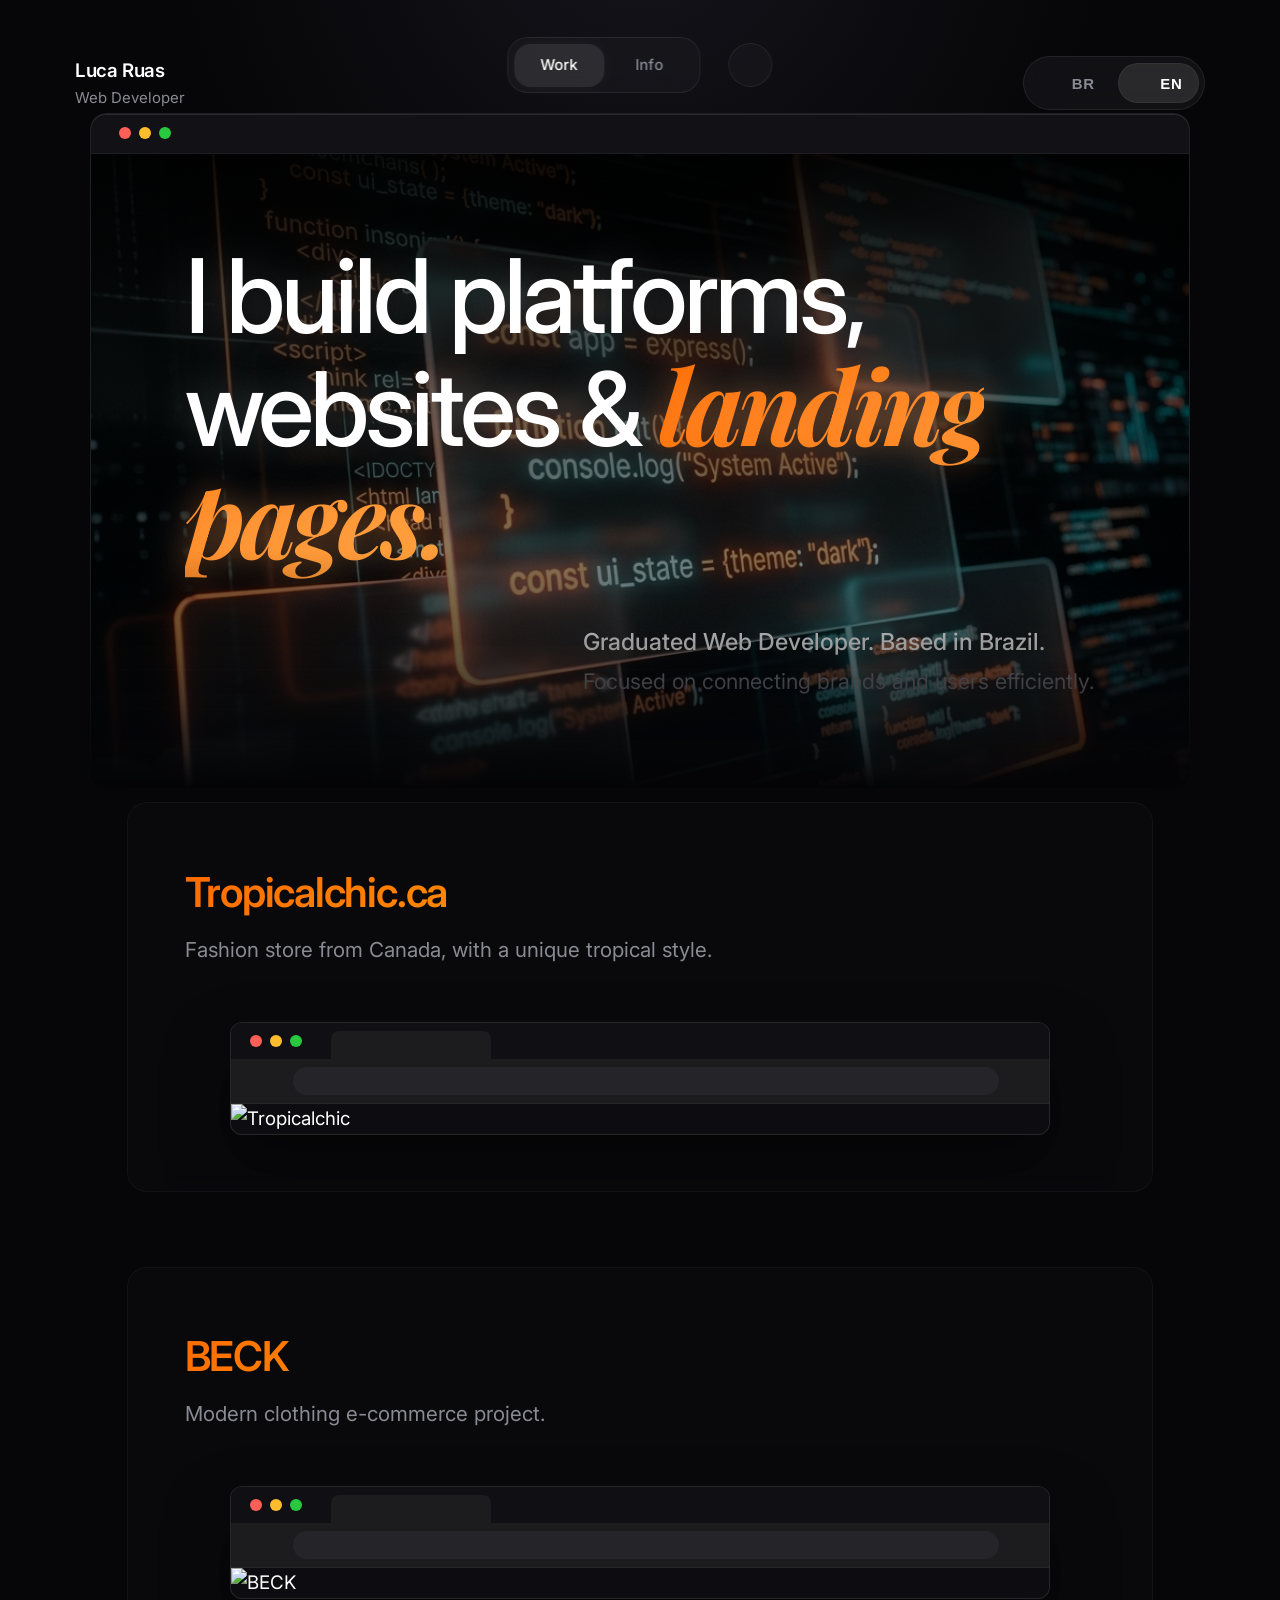
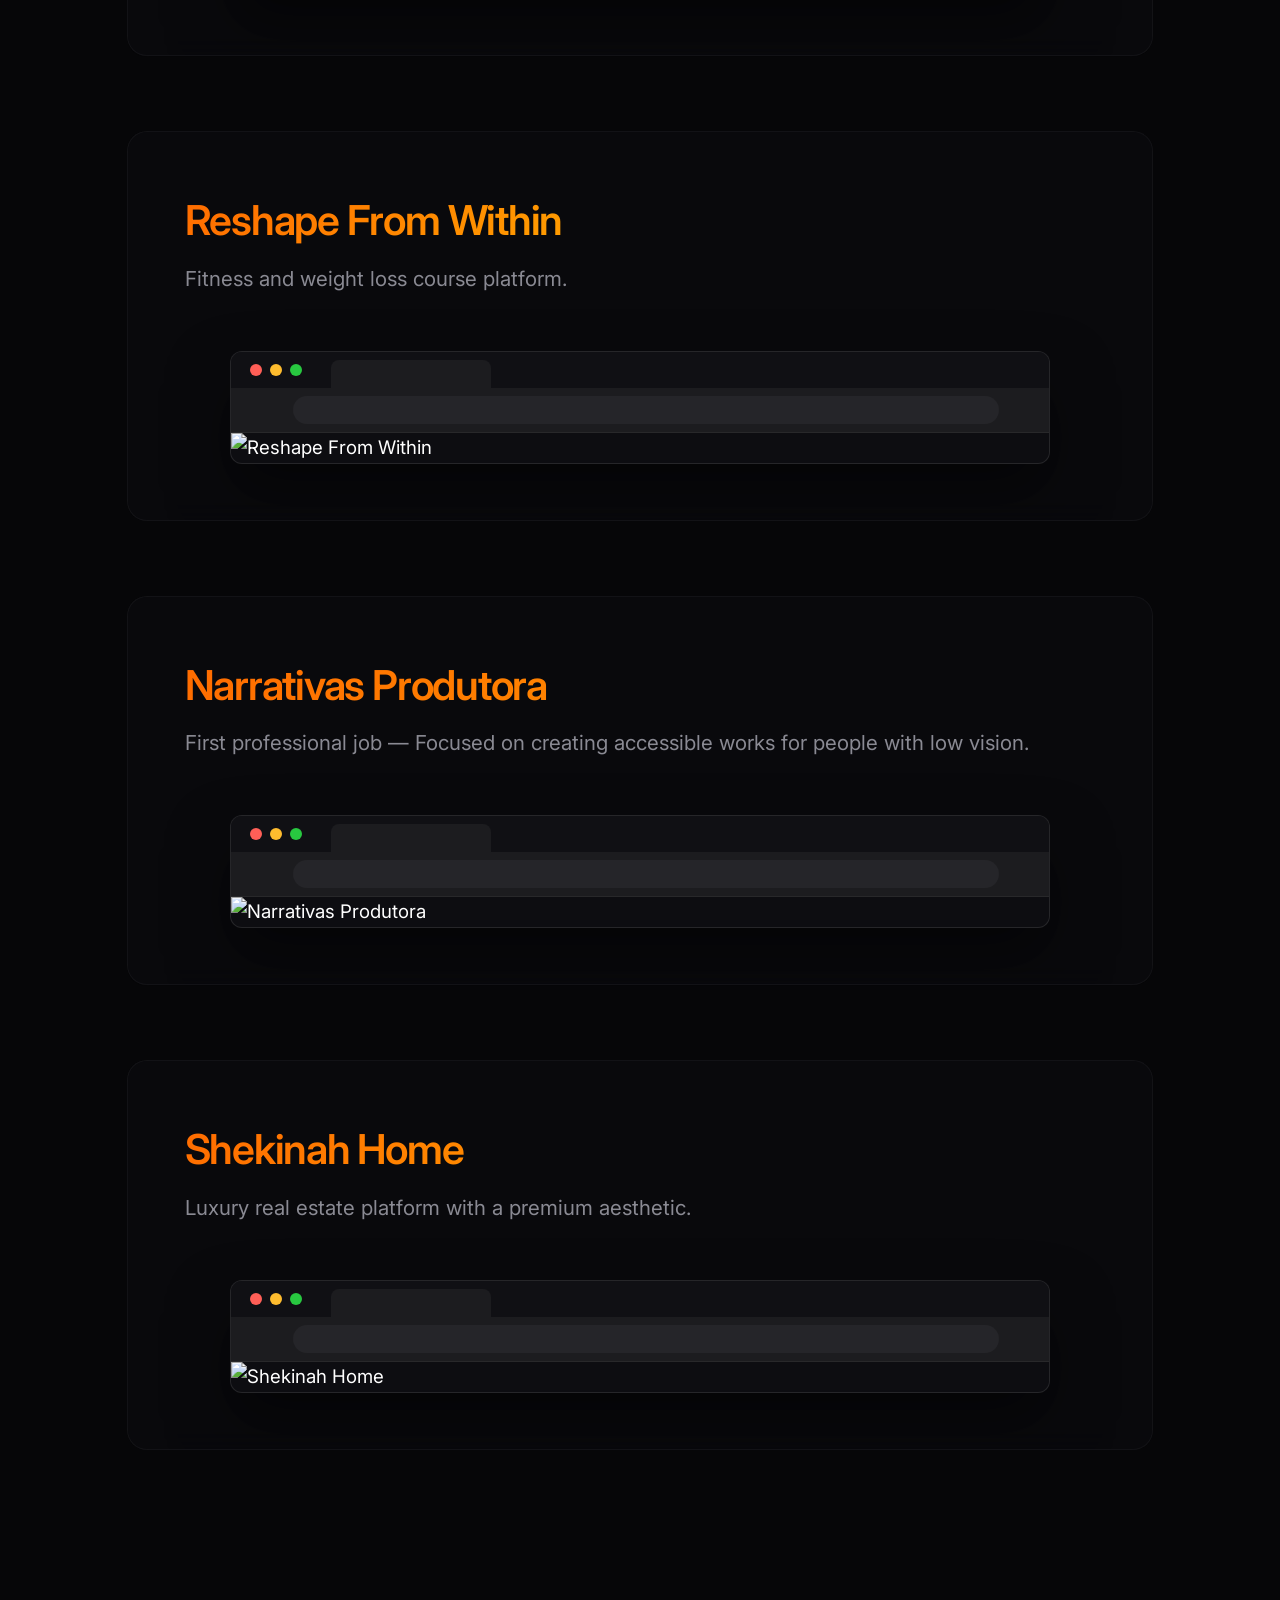
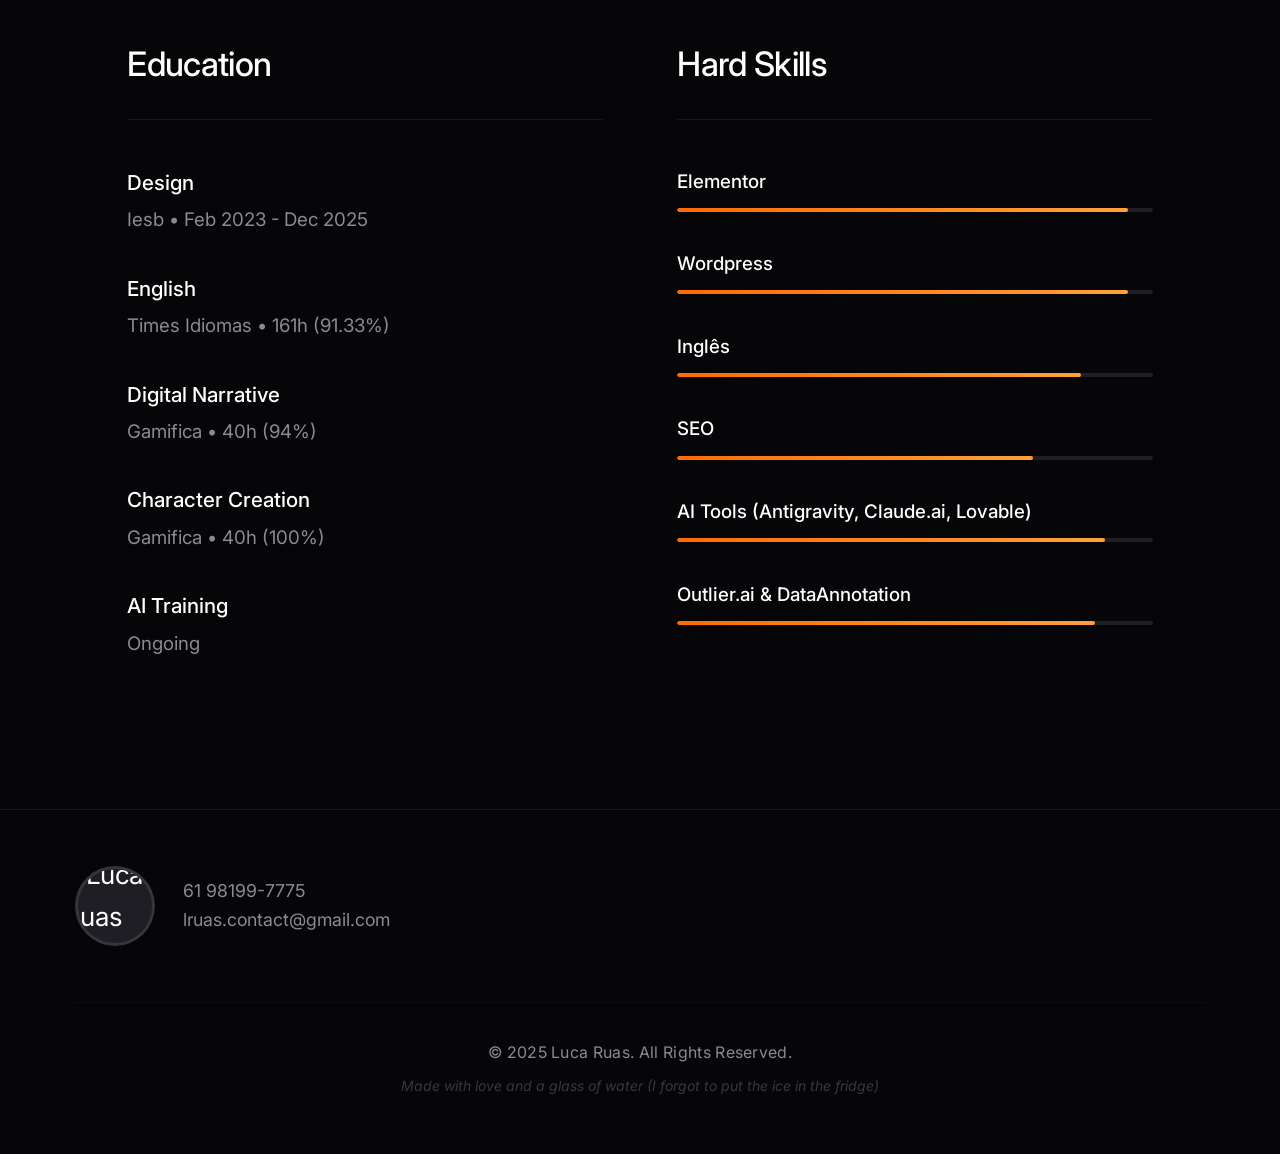
==== commit cbb18b8b: "Add files via upload" ====
--- a/index.html
+++ b/index.html
@@ -4,6 +4,7 @@
     <meta charset="UTF-8">
     <meta name="viewport" content="width=device-width, initial-scale=1.0">
     <title>Luca Ruas - Web Developer</title>
+    <link rel="icon" type="image/png" href="favicon.png">
     <link rel="stylesheet" href="style.css">
     
     <!-- Google Fonts -->
@@ -317,6 +318,10 @@
                         <h4 data-i18n="edu-char">Character Creation</h4>
                         <p>Gamifica • 40h (100%)</p>
                     </div>
+                    <div class="info-item">
+                        <h4 data-i18n="edu-ai">AI Training</h4>
+                        <p data-i18n="edu-ai-status">Ongoing</p>
+                    </div>
                 </div>
             </div>
             
@@ -325,23 +330,27 @@
                 <div class="skills-list">
                     <div class="skill">
                         <span class="skill-name">Elementor</span>
-                        <div class="skill-bar"><div class="skill-fill" style="width: 95%"></div></div>
+                        <div class="skill-bar"><div class="skill-fill" data-width="95%" style="width: 0%"></div></div>
                     </div>
                     <div class="skill">
                         <span class="skill-name">Wordpress</span>
-                        <div class="skill-bar"><div class="skill-fill" style="width: 95%"></div></div>
+                        <div class="skill-bar"><div class="skill-fill" data-width="95%" style="width: 0%"></div></div>
                     </div>
                     <div class="skill">
                         <span class="skill-name">Inglês</span>
-                        <div class="skill-bar"><div class="skill-fill" style="width: 85%"></div></div>
+                        <div class="skill-bar"><div class="skill-fill" data-width="85%" style="width: 0%"></div></div>
                     </div>
                     <div class="skill">
                         <span class="skill-name">SEO</span>
-                        <div class="skill-bar"><div class="skill-fill" style="width: 75%"></div></div>
+                        <div class="skill-bar"><div class="skill-fill" data-width="75%" style="width: 0%"></div></div>
                     </div>
                     <div class="skill">
                         <span class="skill-name">AI Tools (Antigravity, Claude.ai, Lovable)</span>
-                        <div class="skill-bar"><div class="skill-fill" style="width: 90%"></div></div>
+                        <div class="skill-bar"><div class="skill-fill" data-width="90%" style="width: 0%"></div></div>
+                    </div>
+                    <div class="skill">
+                        <span class="skill-name">Outlier.ai & DataAnnotation</span>
+                        <div class="skill-bar"><div class="skill-fill" data-width="88%" style="width: 0%"></div></div>
                     </div>
                 </div>
             </div>
@@ -391,6 +400,8 @@
                 "edu-english": "English",
                 "edu-narrative": "Digital Narrative",
                 "edu-char": "Character Creation",
+                "edu-ai": "AI Training",
+                "edu-ai-status": "Ongoing",
                 "skills-title": "Hard Skills",
                 "footer-made": "Made with love and a glass of water (I forgot to put the ice in the fridge)"
             },
@@ -414,6 +425,8 @@
                 "edu-english": "Inglês",
                 "edu-narrative": "Narrativa Digital",
                 "edu-char": "Criação de Personagem",
+                "edu-ai": "Treinamento de IA",
+                "edu-ai-status": "Ongoing",
                 "skills-title": "Hard Skills",
                 "footer-made": "Feito com amor e um copo d'água (esqueci de colocar o gelo no refrigerador)"
             }
@@ -449,6 +462,24 @@
             const urlLang = urlParams.get('lang');
             const savedLang = urlLang || localStorage.getItem('preferredLang') || 'en';
             setLanguage(savedLang);
+            
+            // Skill bar animation observer
+            const observer = new IntersectionObserver((entries) => {
+                entries.forEach(entry => {
+                    if (entry.isIntersecting) {
+                        const skillFills = entry.target.querySelectorAll('.skill-fill');
+                        skillFills.forEach(fill => {
+                            fill.style.width = fill.getAttribute('data-width');
+                        });
+                        observer.unobserve(entry.target);
+                    }
+                });
+            }, { threshold: 0.1 });
+
+            const infoGrid = document.querySelector('.info-grid');
+            if (infoGrid) {
+                observer.observe(infoGrid);
+            }
         };
 
         function scrollToSection(id) {
--- a/style.css
+++ b/style.css
@@ -1145,3 +1145,5 @@
         margin-top: 1rem; /* Diminuído de 2rem para 1rem */
     }
 }
+
+.skill-fill { transition: width 1.5s ease-in-out; }
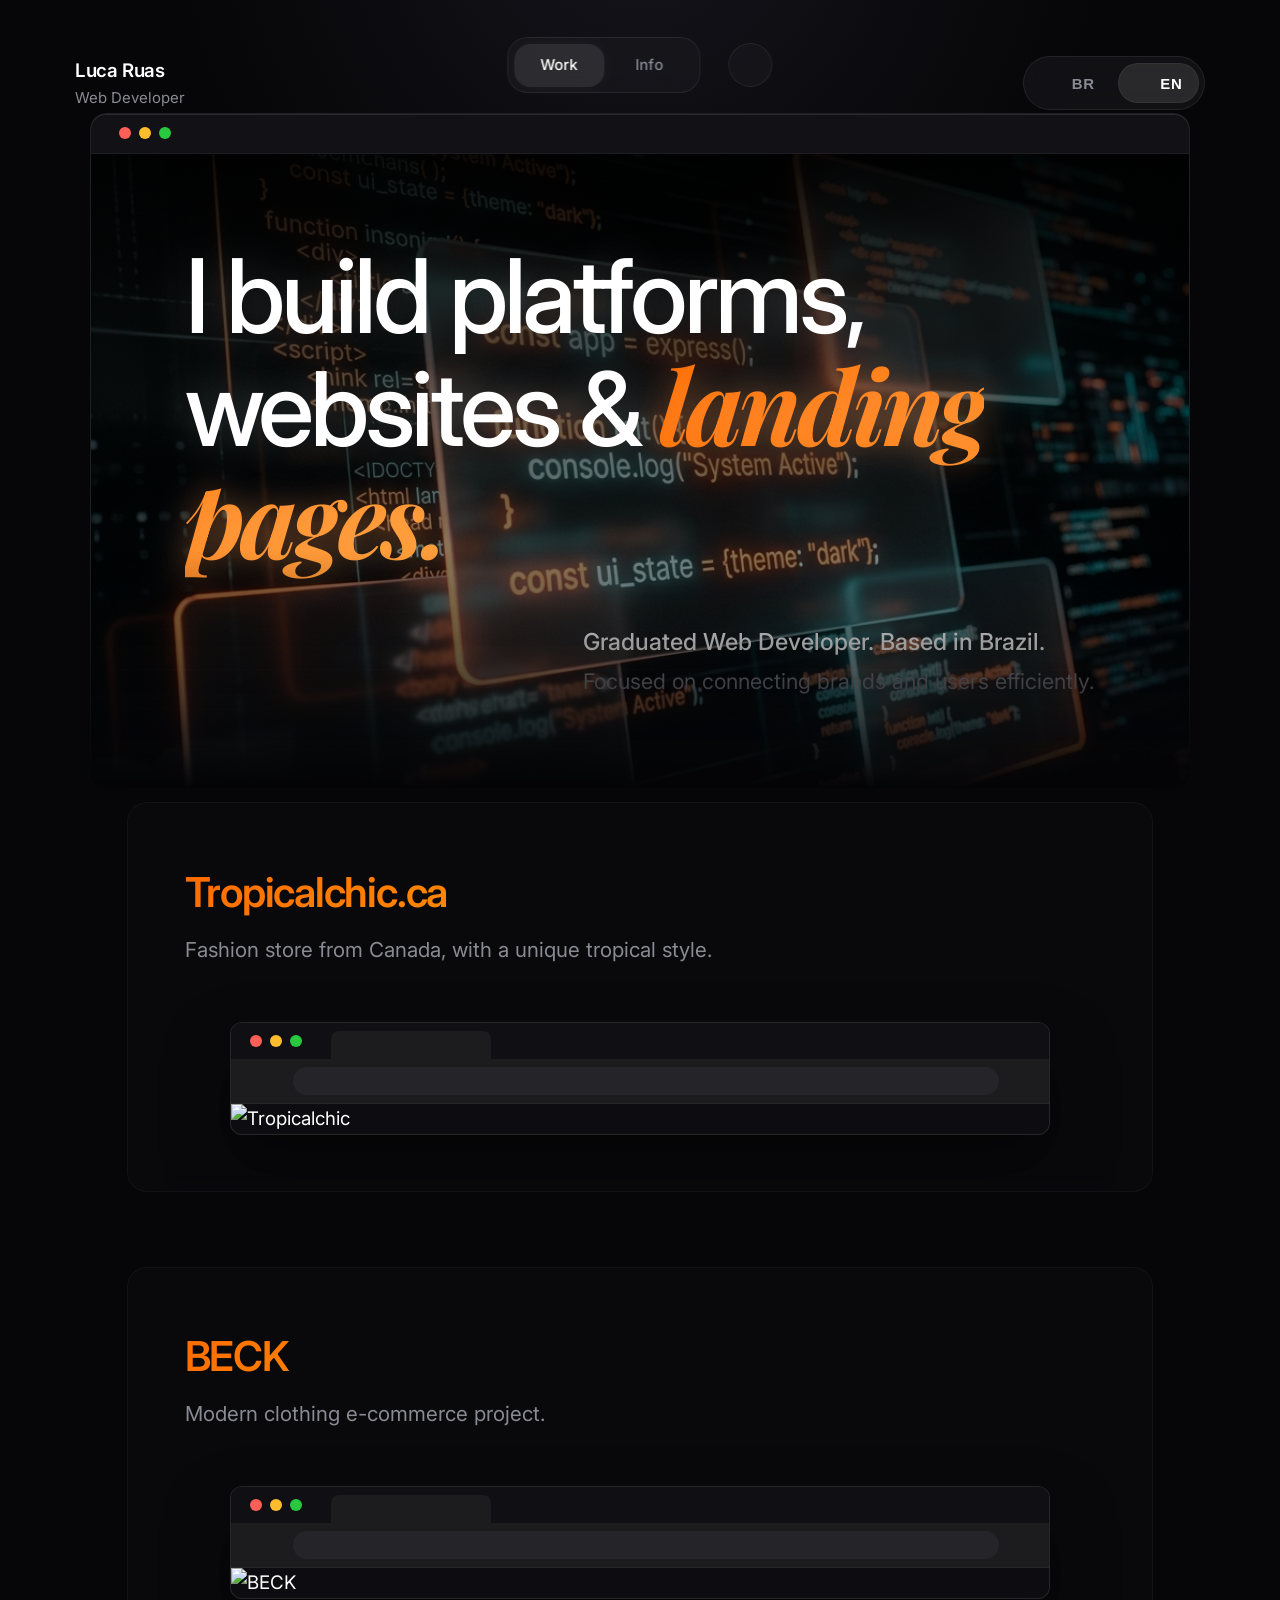
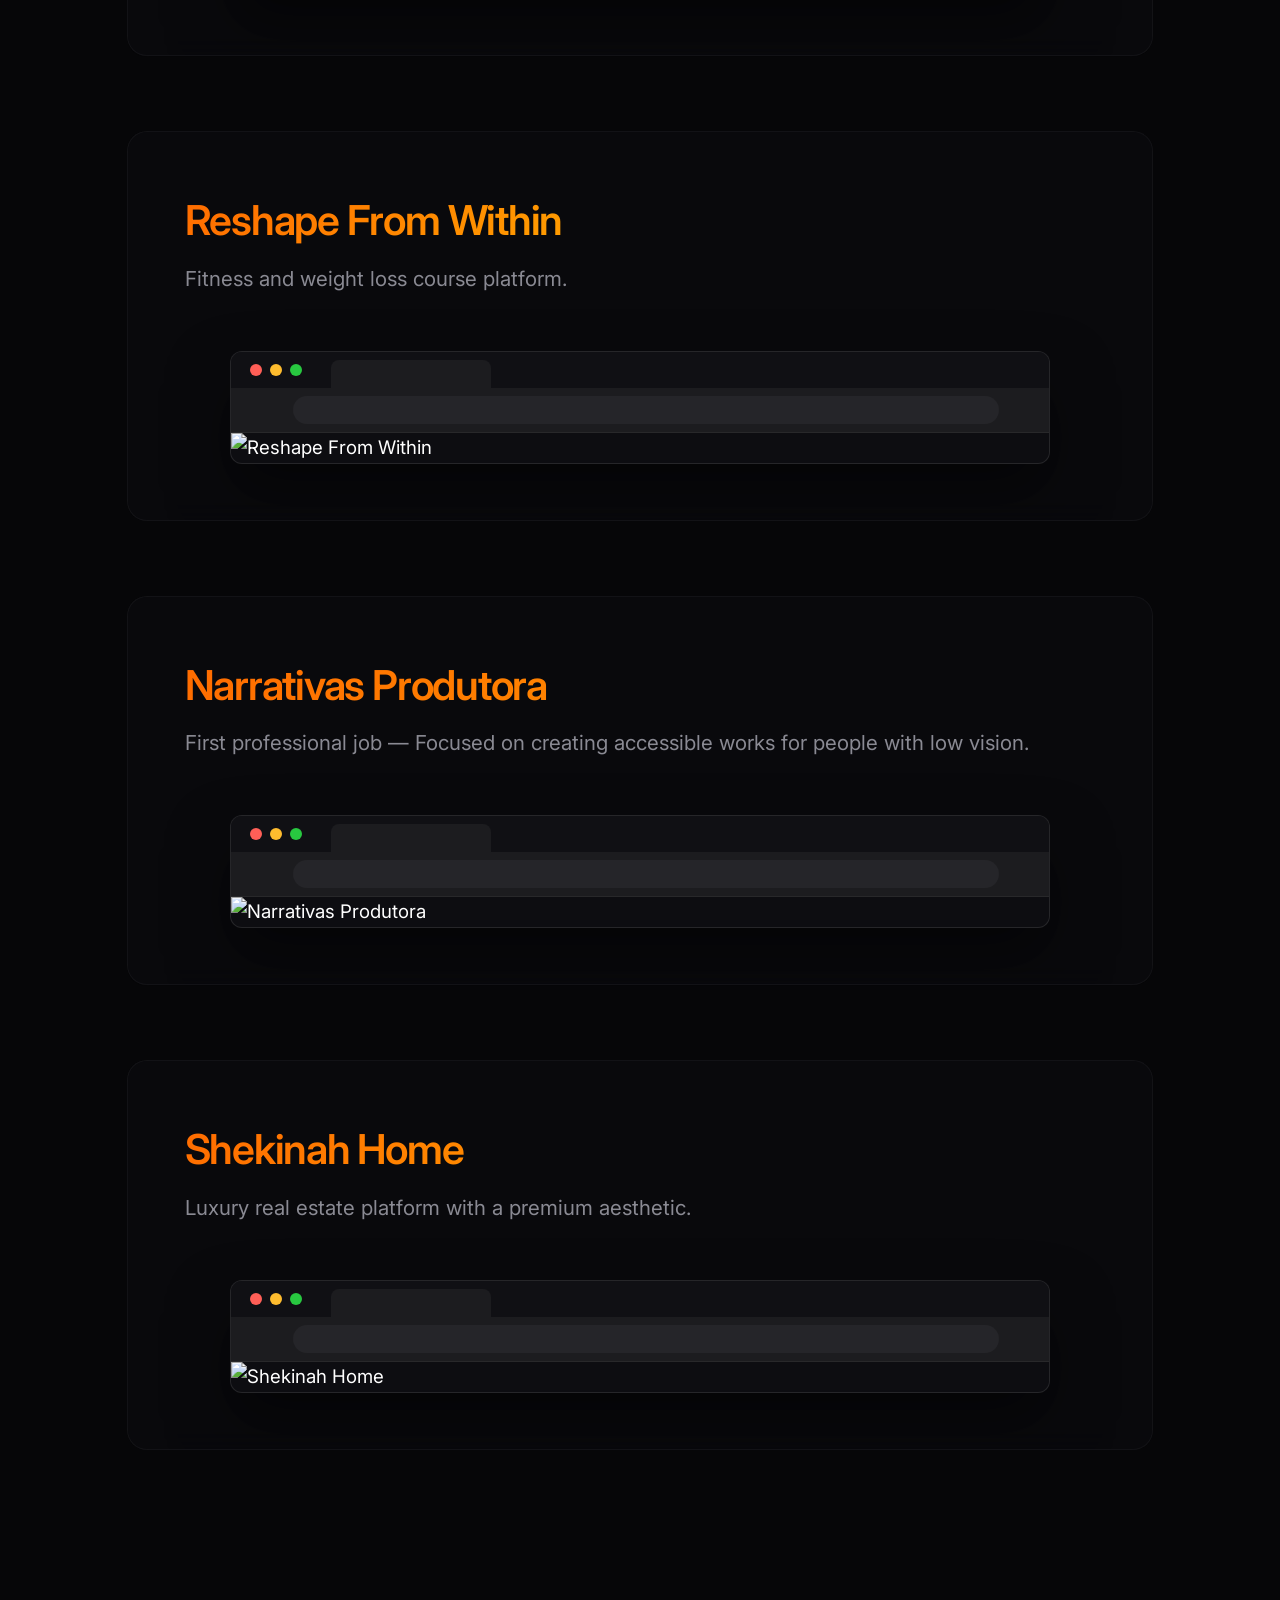
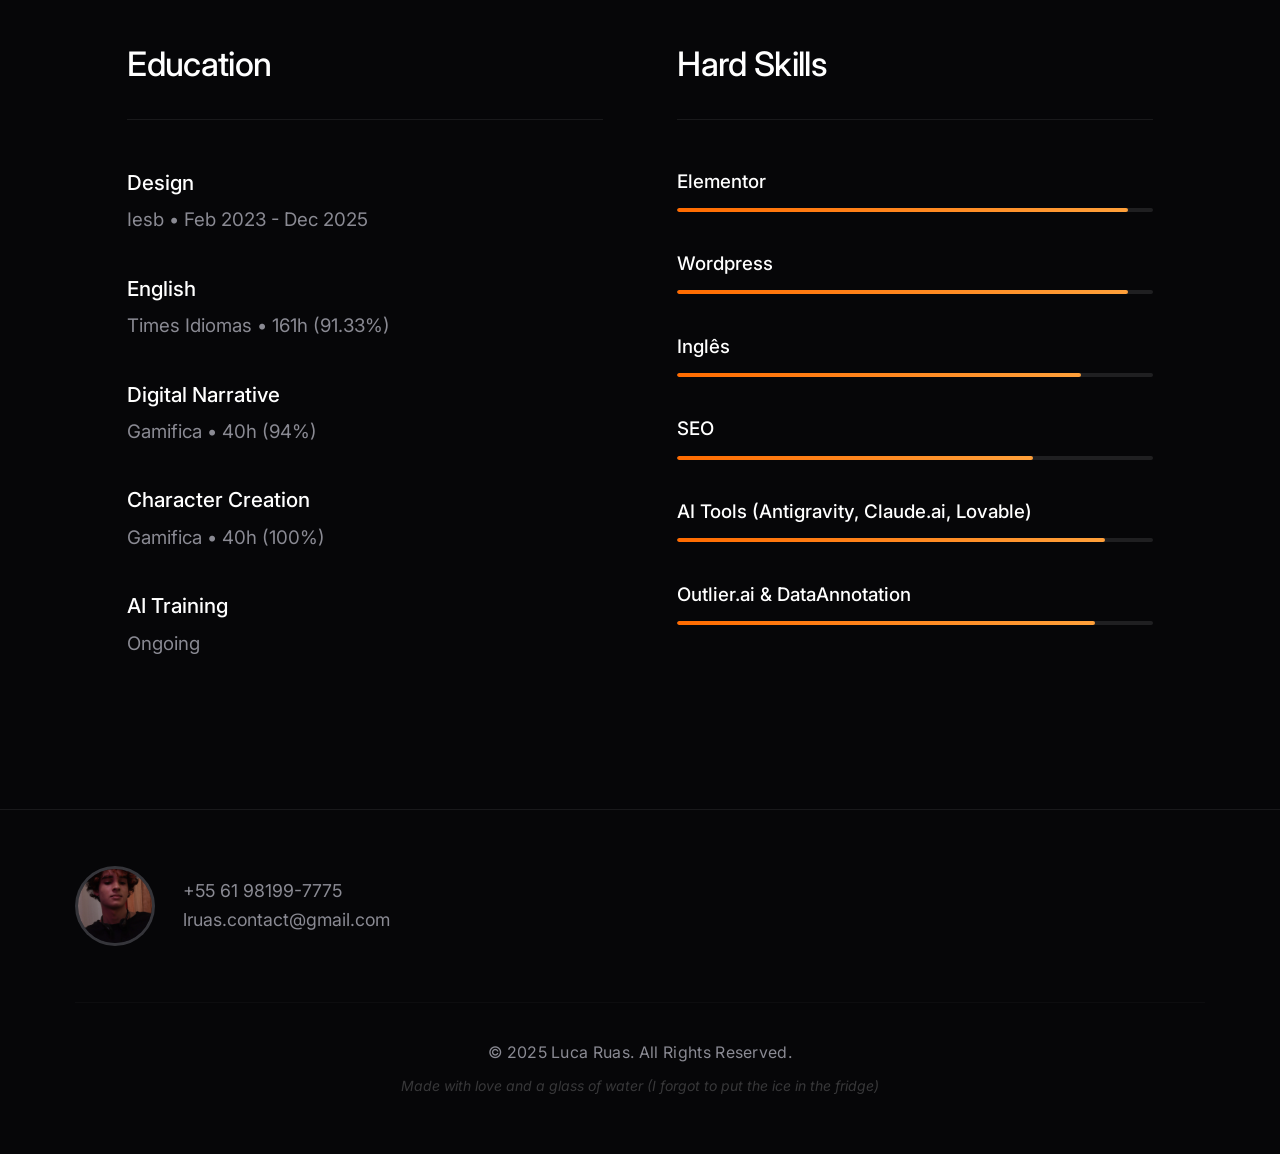
==== commit 0854bf49: "Add files via upload" ====
--- a/index.html
+++ b/index.html
@@ -56,9 +56,21 @@
             </button>
         </div>
 
-        <a href="mailto:lruas.contact@gmail.com" class="contact-circle" title="Contact">
-            <i class="ph ph-at"></i>
-        </a>
+        <div class="contact-menu-container">
+            <button class="contact-circle" id="contactBtn" onclick="toggleContactMenu(event)" title="Contact">
+                <i class="ph ph-at" id="contactIcon"></i>
+            </button>
+            <div class="contact-dropdown" id="contactDropdown">
+                <a href="mailto:lruas.contact@gmail.com" target="_blank" class="dropdown-item">
+                    <span>Email</span>
+                    <i class="ph ph-arrow-up-right"></i>
+                </a>
+                <a href="https://wa.me/5561981997775" target="_blank" class="dropdown-item">
+                    <span>WhatsApp</span>
+                    <i class="ph ph-arrow-up-right"></i>
+                </a>
+            </div>
+        </div>
     </nav>
 
     <!-- Hero Section -->
@@ -362,10 +374,10 @@
         <div class="footer-content">
             <div class="profile-section">
                  <div class="profile-img-small">
-                     <img src="https://media.discordapp.net/attachments/1028765909915017216/1220911820102041610/IMG_7122.jpg?ex=6a091e3d&is=6a07ccbd&hm=9d854b4110f08983243b6c61873ee3a885c01d6f05e4f47ccf8d5f5de57c6872&=&format=webp&width=462&height=694" alt="Luca Ruas">
+                     <img src="IMG_7122.jpg" alt="Luca Ruas">
                  </div>
                  <div class="footer-contact">
-                     <p>61 98199-7775</p>
+                     <p>+55 61 98199-7775</p>
                      <p>lruas.contact@gmail.com</p>
                  </div>
             </div>
@@ -485,6 +497,28 @@
         function scrollToSection(id) {
             document.getElementById(id).scrollIntoView({ behavior: 'smooth' });
         }
+
+        function toggleContactMenu(event) {
+            event.stopPropagation();
+            const dropdown = document.getElementById('contactDropdown');
+            const icon = document.getElementById('contactIcon');
+            const isActive = dropdown.classList.toggle('active');
+            if (isActive) {
+                icon.className = 'ph ph-x';
+            } else {
+                icon.className = 'ph ph-at';
+            }
+        }
+
+        document.addEventListener('click', function(event) {
+            const dropdown = document.getElementById('contactDropdown');
+            const icon = document.getElementById('contactIcon');
+            const container = document.querySelector('.contact-menu-container');
+            if (dropdown && dropdown.classList.contains('active') && !container.contains(event.target)) {
+                dropdown.classList.remove('active');
+                if (icon) icon.className = 'ph ph-at';
+            }
+        });
     </script>
 
     <!-- Vanta.js Background Animation -->
--- a/style.css
+++ b/style.css
@@ -207,7 +207,12 @@
     transition: all 0.4s cubic-bezier(0.4, 0, 0.2, 1);
     box-shadow: 0 0 15px rgba(255, 255, 255, 0.05);
 }
-/* Contact Circle */
+/* Contact Circle & Dropdown */
+.contact-menu-container {
+    position: relative;
+    display: inline-block;
+}
+
 .contact-circle {
     display: flex;
     align-items: center;
@@ -224,11 +229,65 @@
     -webkit-backdrop-filter: blur(12px);
     transition: all 0.3s ease;
     pointer-events: auto;
+    cursor: pointer;
+    outline: none;
+    font-family: inherit;
 }
 
 .contact-circle:hover {
     background: rgba(255, 255, 255, 0.1);
     transform: translateY(-2px);
+}
+
+.contact-dropdown {
+    position: absolute;
+    top: calc(100% + 0.5rem);
+    right: 0;
+    background: rgba(25, 25, 30, 0.85);
+    border: 1px solid var(--border-color);
+    border-radius: 16px;
+    padding: 0.5rem;
+    min-width: 170px;
+    display: flex;
+    flex-direction: column;
+    gap: 0.2rem;
+    backdrop-filter: blur(12px);
+    -webkit-backdrop-filter: blur(12px);
+    box-shadow: 0 10px 30px rgba(0, 0, 0, 0.5);
+    z-index: 110;
+    opacity: 0;
+    visibility: hidden;
+    transform: translateY(-10px);
+    transition: all 0.3s cubic-bezier(0.4, 0, 0.2, 1);
+}
+
+.contact-dropdown.active {
+    opacity: 1;
+    visibility: visible;
+    transform: translateY(0);
+}
+
+.dropdown-item {
+    display: flex;
+    justify-content: space-between;
+    align-items: center;
+    padding: 0.8rem 1rem;
+    color: #ffffff;
+    text-decoration: none;
+    font-size: 0.9rem;
+    font-weight: 500;
+    border-radius: 12px;
+    transition: background 0.2s ease, color 0.2s ease;
+}
+
+.dropdown-item:hover {
+    background: rgba(255, 255, 255, 0.08);
+    color: var(--accent-orange);
+}
+
+.dropdown-item i {
+    font-size: 0.9rem;
+    opacity: 0.8;
 }
 
 /* Hero Section */
@@ -996,11 +1055,20 @@
     }
     
     /* Ícone de Contato Flutuante Canto Inferior Direito */
-    .contact-circle {
+    .contact-menu-container {
         position: fixed;
         bottom: 1.2rem; /* Mais para baixo */
         right: 1.2rem;
         z-index: 999;
+    }
+    
+    .contact-circle {
+        position: static;
+    }
+    
+    .contact-dropdown {
+        top: auto;
+        bottom: calc(100% + 0.5rem);
     }
     
     .info-section { padding: 50px 10px; }
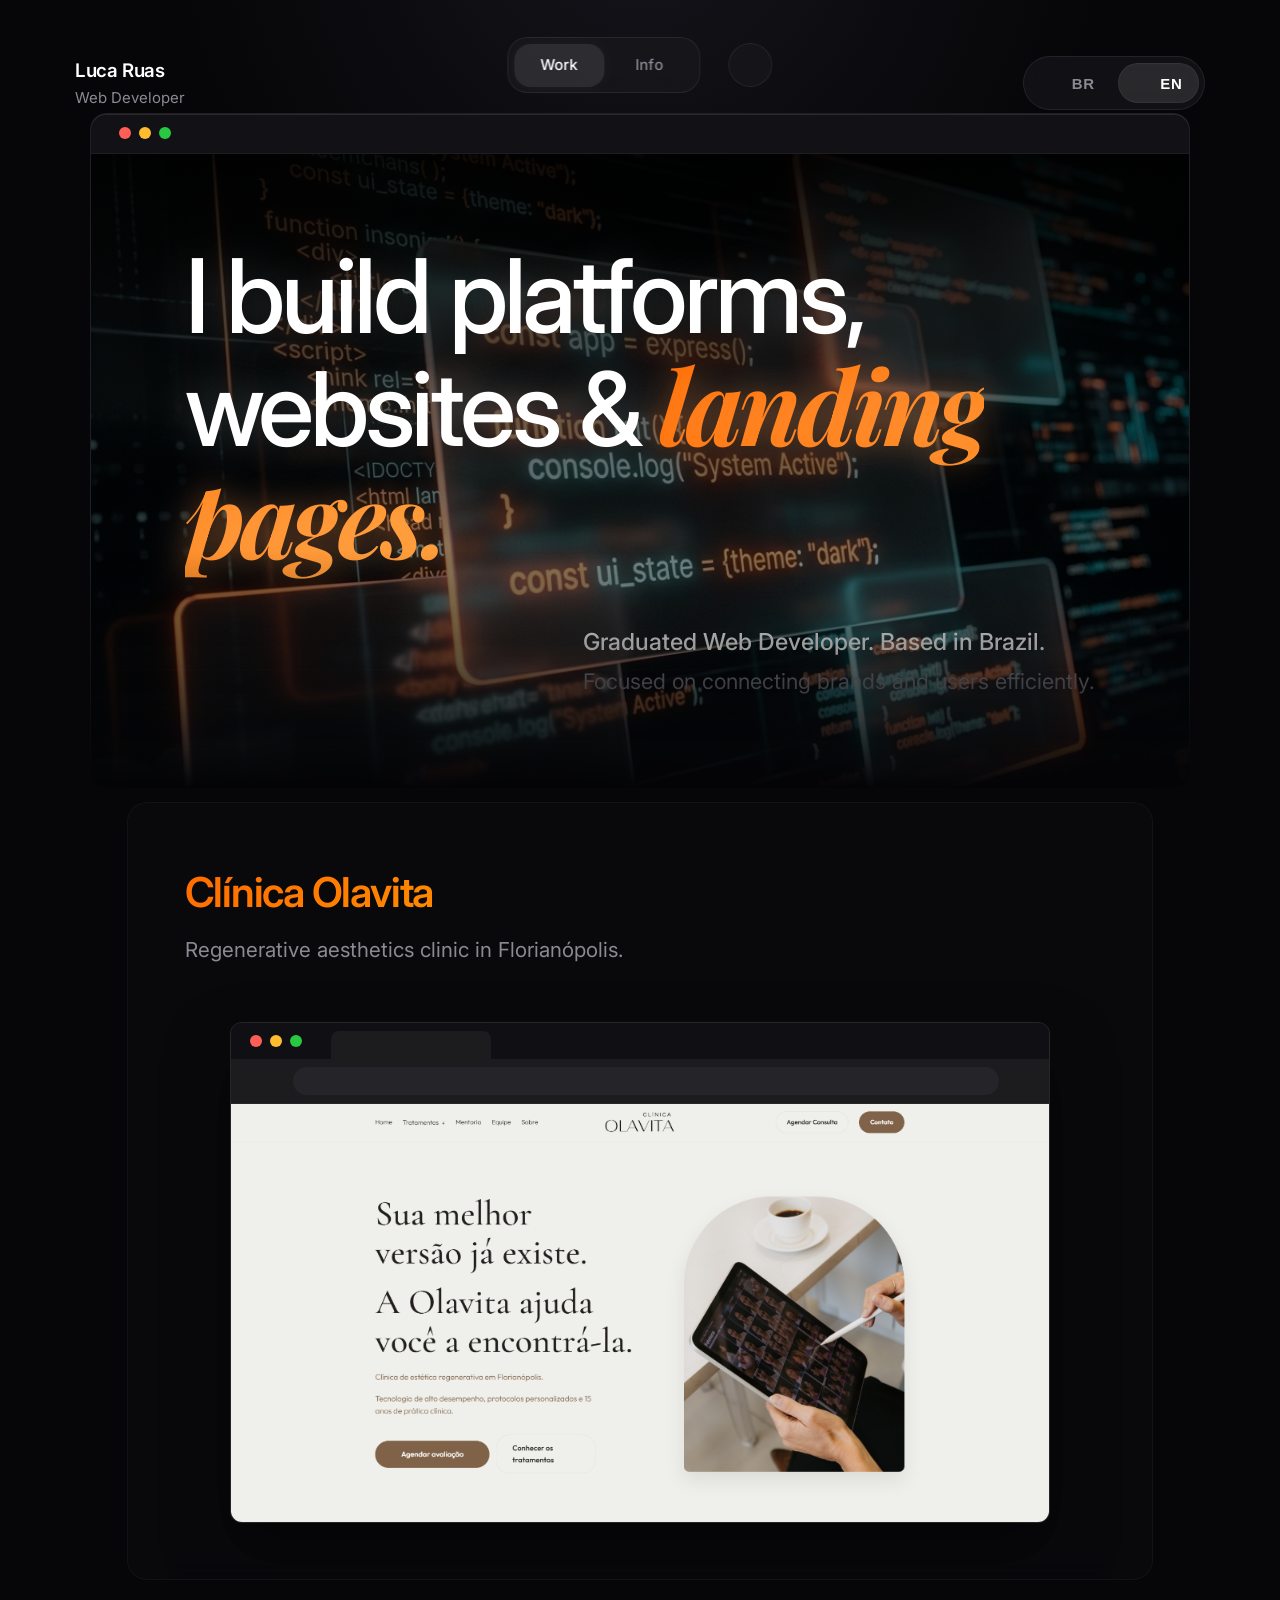
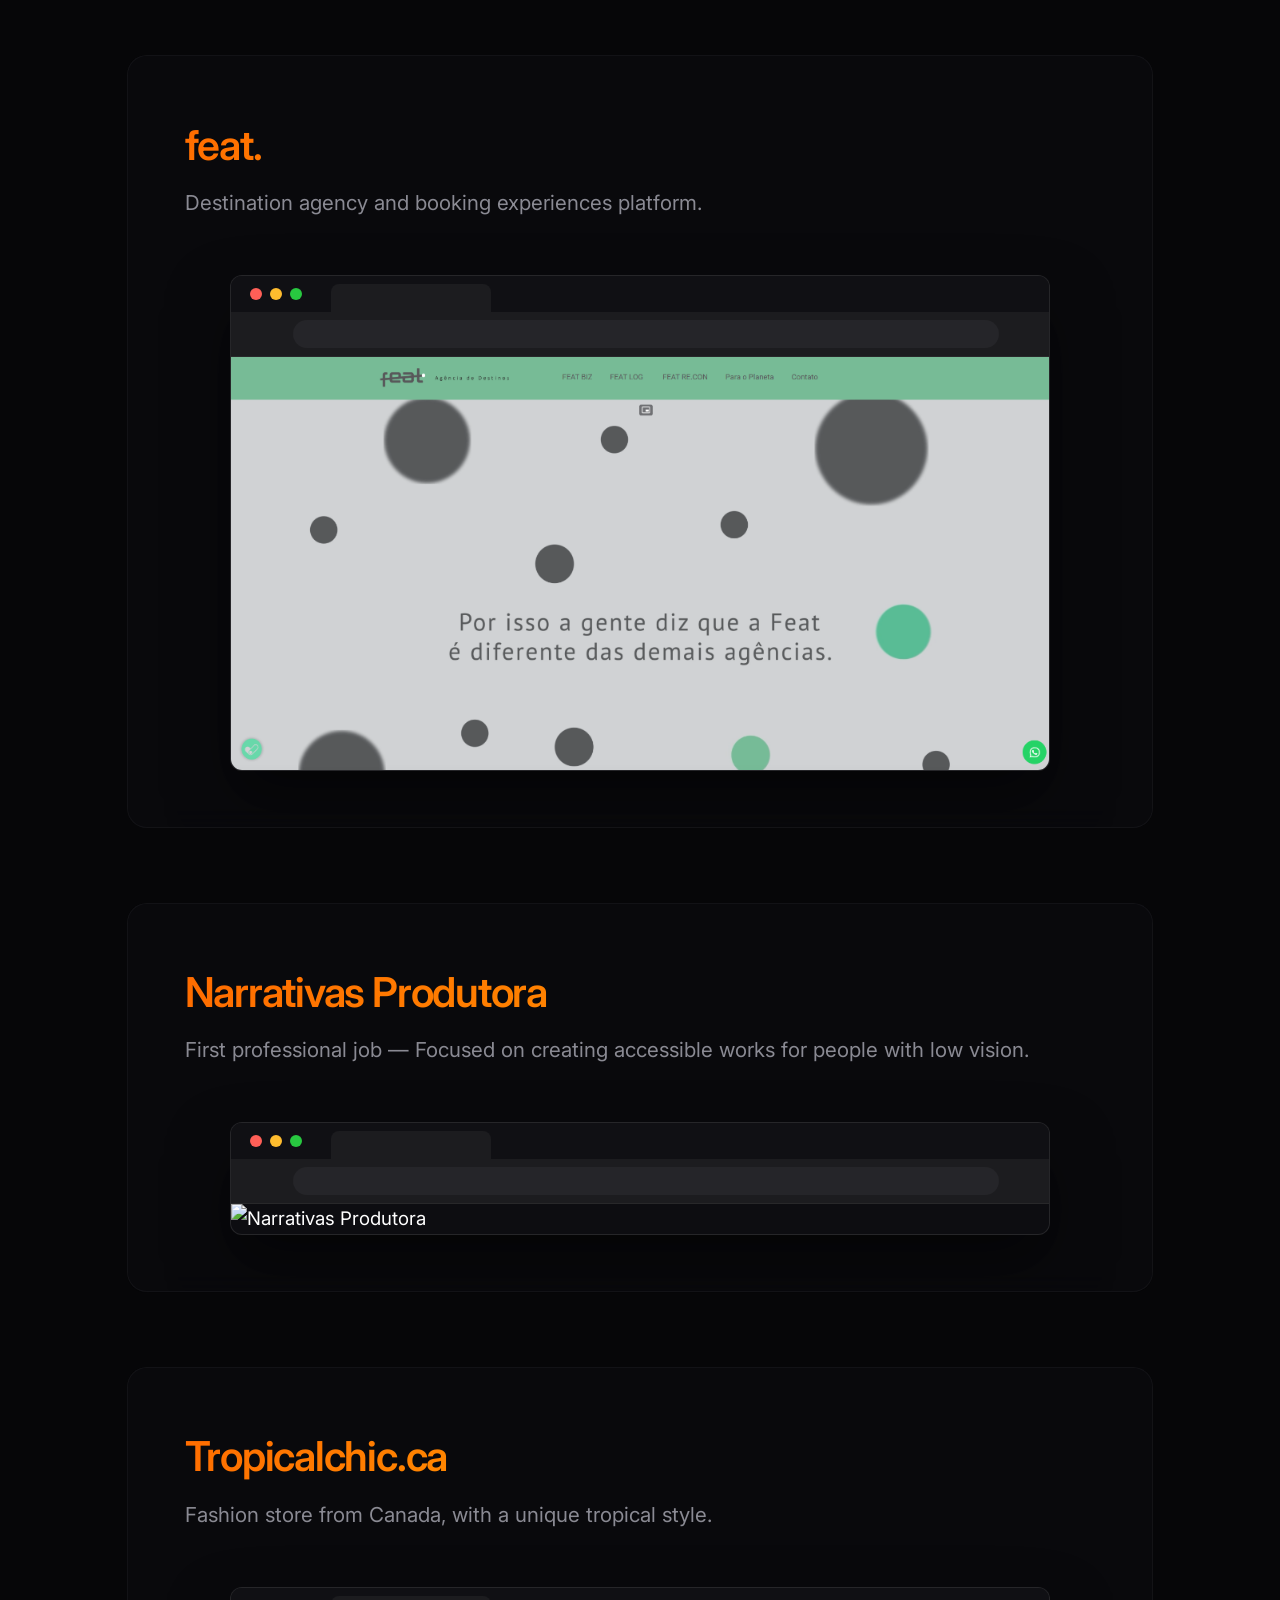
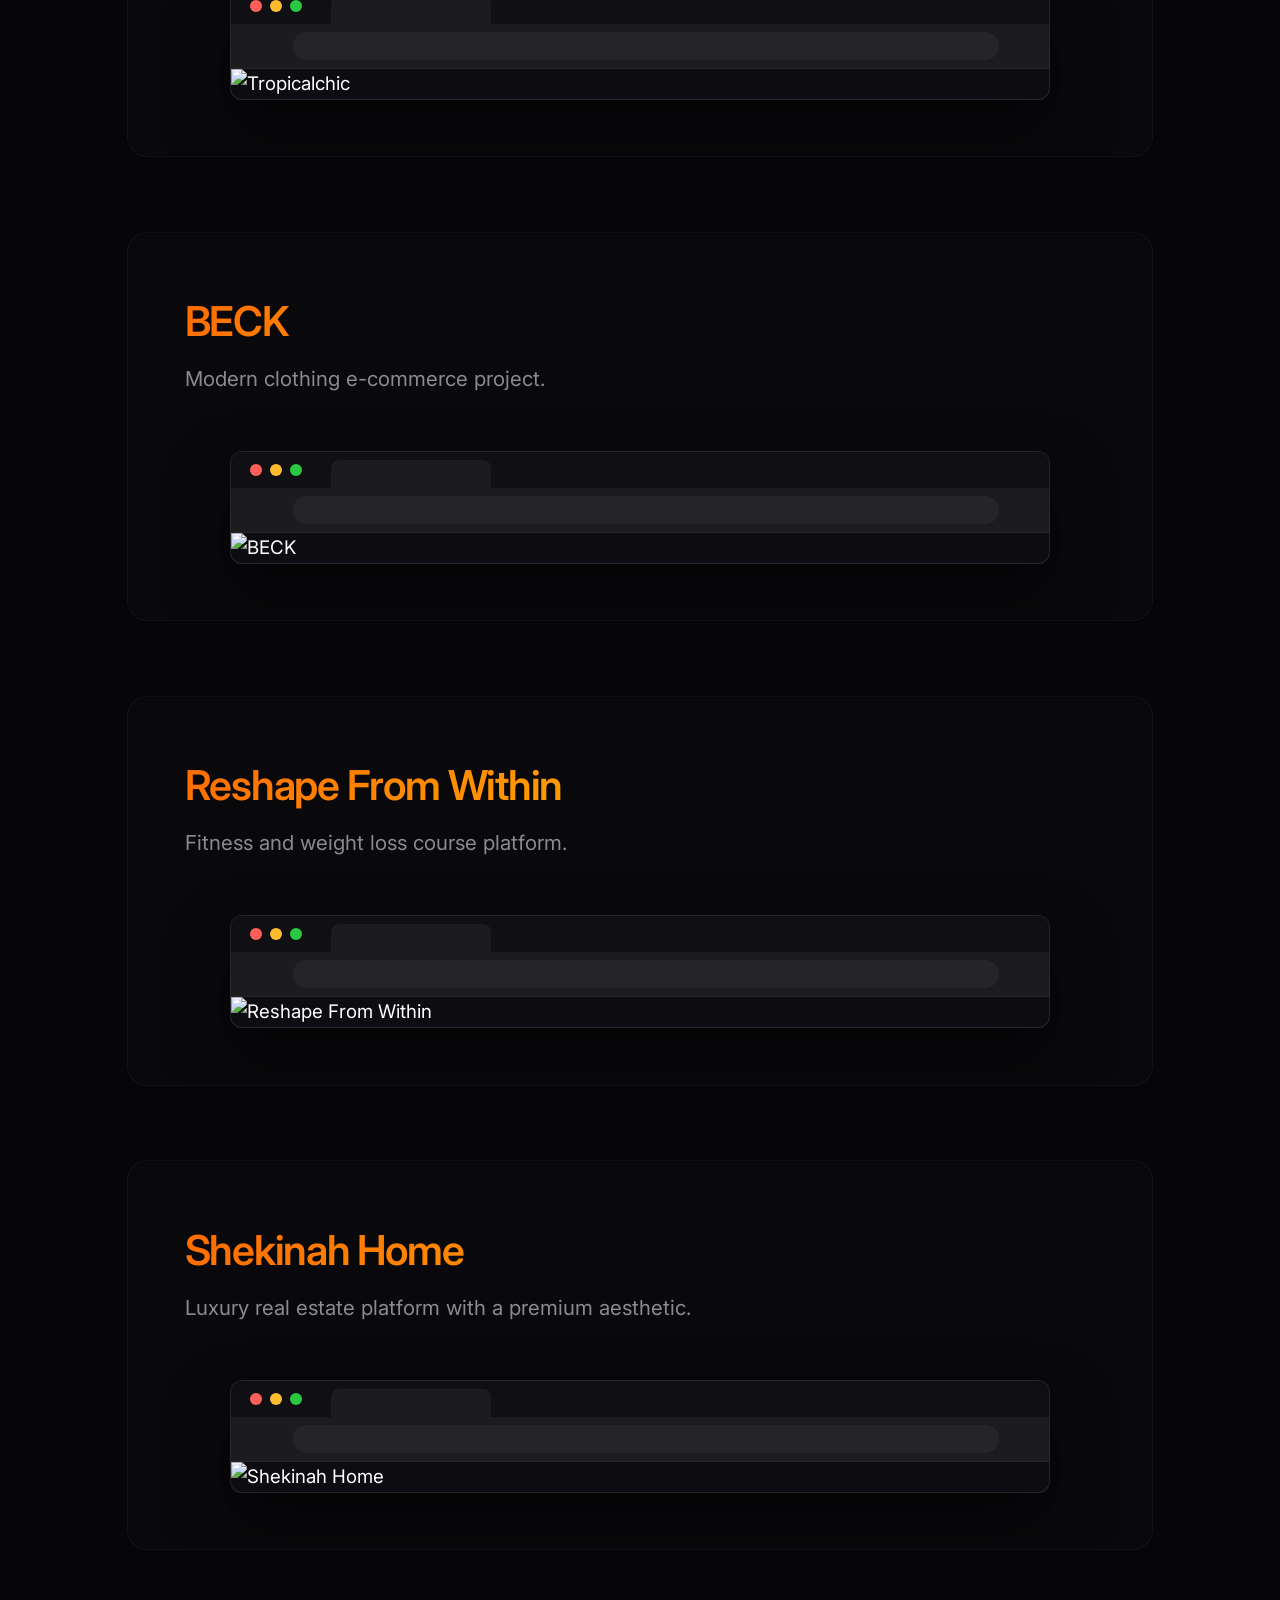
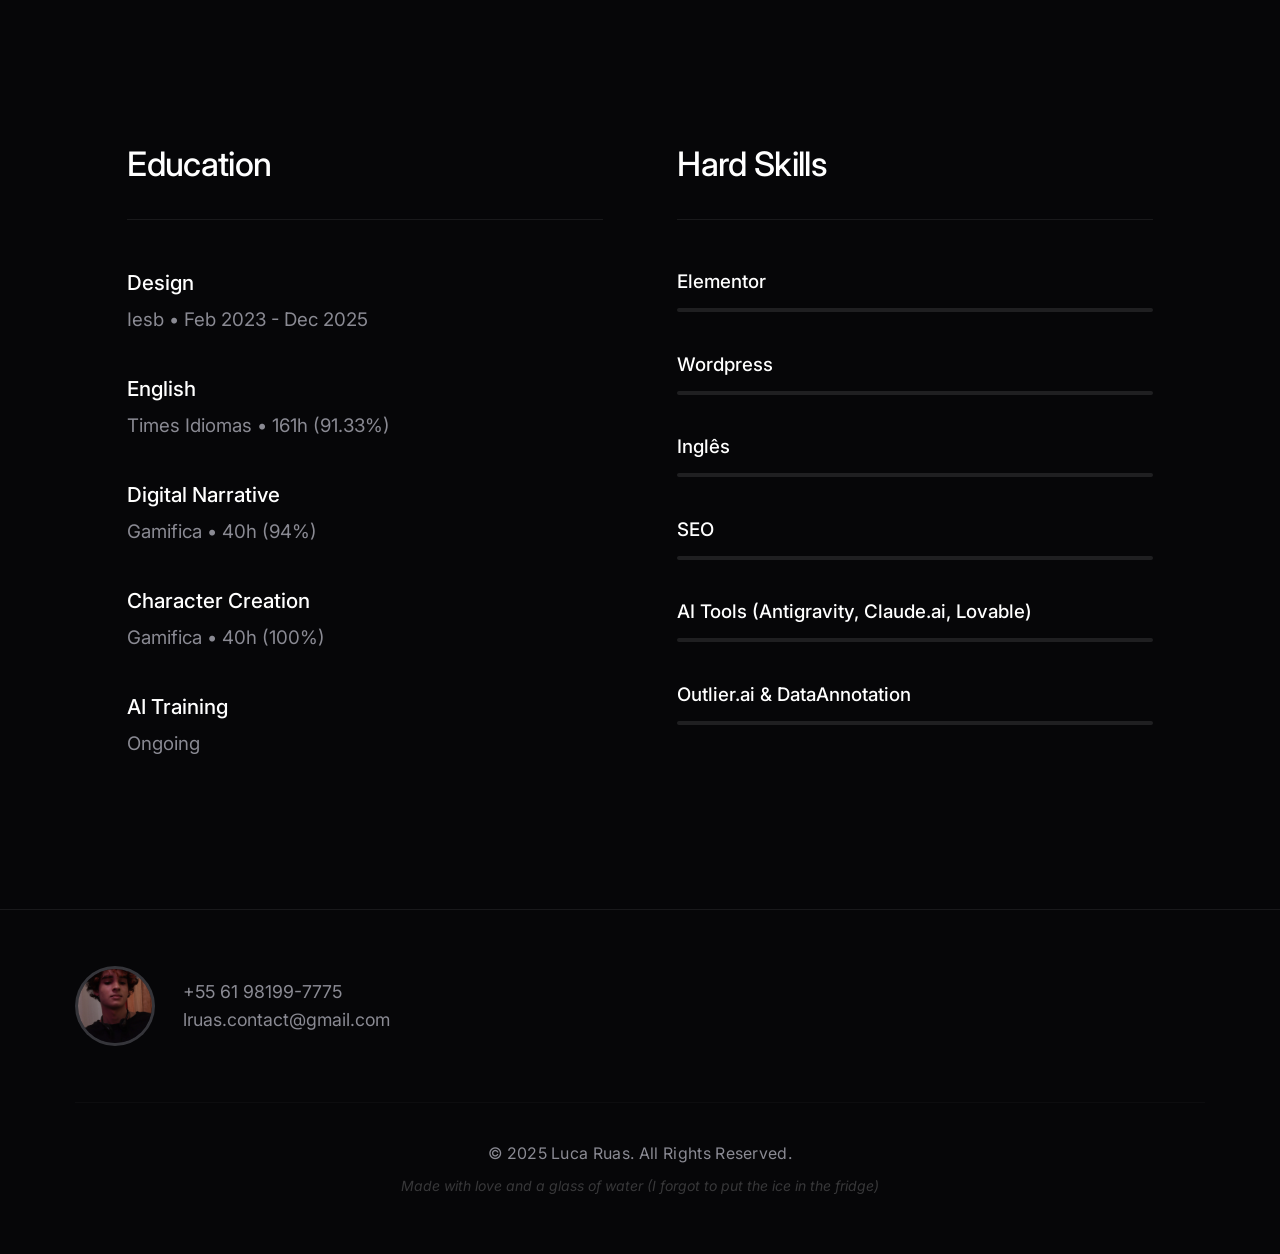
==== commit 500b55c2: "Add files via upload" ====
--- a/index.html
+++ b/index.html
@@ -115,12 +115,12 @@
     <!-- Work Section -->
     <section class="work-section" id="work">
         
-        <!-- Card de Projeto Tropicalchic.ca (Clicável) -->
-        <a href="https://tropicalchic.ca" target="_blank" class="project-card">
+        <!-- Card de Projeto Clínica Olavita (Clicável) -->
+        <a href="https://olavita.com.br" target="_blank" class="project-card">
             <div class="card-header">
                 <div class="card-title-group">
-                    <h2>Tropicalchic.ca</h2>
-                    <p class="card-subtitle" data-i18n="project3-desc">E-commerce project focused on tropical fashion and lifestyle.</p>
+                    <h2>Clínica Olavita</h2>
+                    <p class="card-subtitle" data-i18n="project-olavita-desc">Clínica de estética regenerativa em Florianópolis.</p>
                 </div>
                 <i class="ph ph-arrow-right"></i>
             </div>
@@ -149,16 +149,16 @@
                         </div>
                     </div>
                 </div>
-                <img src="https://github.com/Luca-Designer/photos/blob/main/Captura%20de%20tela%202026-05-15%20174414.png?raw=true" alt="Tropicalchic" class="card-project-img">
+                <img src="olavita.png" alt="Clínica Olavita" class="card-project-img">
             </div>
         </a>
 
-        <!-- Card de Projeto BECK (Clicável) -->
-        <a href="https://www.becalmnkind.com" target="_blank" class="project-card">
+        <!-- Card de Projeto Feat (Clicável) -->
+        <a href="https://feat.com.br" target="_blank" class="project-card">
             <div class="card-header">
                 <div class="card-title-group">
-                    <h2>BECK</h2>
-                    <p class="card-subtitle" data-i18n="project4-desc">Digital project focused on mental health and wellness.</p>
+                    <h2>feat.</h2>
+                    <p class="card-subtitle" data-i18n="project-feat-desc">Agência de destinos e simplificação de experiências de reservas.</p>
                 </div>
                 <i class="ph ph-arrow-right"></i>
             </div>
@@ -187,16 +187,16 @@
                         </div>
                     </div>
                 </div>
-                <img src="https://github.com/Luca-Designer/photos/blob/main/Captura%20de%20tela%202026-05-15%20172245.png?raw=true" alt="BECK" class="card-project-img">
+                <img src="feat.png" alt="Feat." class="card-project-img">
             </div>
         </a>
 
-        <!-- Card de Projeto Reshape From Within (Clicável) -->
-        <a href="https://reshape-from-within.vercel.app" target="_blank" class="project-card">
+        <!-- Card de Projeto Narrativas Produtora (Clicável) -->
+        <a href="https://narrativasprodutora.com.br" target="_blank" class="project-card">
             <div class="card-header">
                 <div class="card-title-group">
-                    <h2>Reshape From Within</h2>
-                    <p class="card-subtitle" data-i18n="project5-desc">Fitness and weight loss course platform.</p>
+                    <h2>Narrativas Produtora</h2>
+                    <p class="card-subtitle" data-i18n="project1-desc">First professional job — Focused on creating accessible works for people with low vision.</p>
                 </div>
                 <i class="ph ph-arrow-right"></i>
             </div>
@@ -225,16 +225,16 @@
                         </div>
                     </div>
                 </div>
-                <img src="https://github.com/Luca-Designer/photos/blob/main/Captura%20de%20tela%202026-05-15%20182119.png?raw=true" alt="Reshape From Within" class="card-project-img">
+                <img src="https://github.com/Luca-Designer/photos/blob/main/Captura%20de%20tela%202026-05-15%20172105.png?raw=true" alt="Narrativas Produtora" class="card-project-img">
             </div>
         </a>
 
-        <!-- Card de Projeto Narrativas Produtora (Clicável) -->
-        <a href="https://narrativasprodutora.com.br" target="_blank" class="project-card">
+        <!-- Card de Projeto Tropicalchic.ca (Clicável) -->
+        <a href="https://tropicalchic.ca" target="_blank" class="project-card">
             <div class="card-header">
                 <div class="card-title-group">
-                    <h2>Narrativas Produtora</h2>
-                    <p class="card-subtitle" data-i18n="project1-desc">First professional job — Focused on creating accessible works for people with low vision.</p>
+                    <h2>Tropicalchic.ca</h2>
+                    <p class="card-subtitle" data-i18n="project3-desc">E-commerce project focused on tropical fashion and lifestyle.</p>
                 </div>
                 <i class="ph ph-arrow-right"></i>
             </div>
@@ -263,16 +263,16 @@
                         </div>
                     </div>
                 </div>
-                <img src="https://github.com/Luca-Designer/photos/blob/main/Captura%20de%20tela%202026-05-15%20172105.png?raw=true" alt="Narrativas Produtora" class="card-project-img">
+                <img src="https://github.com/Luca-Designer/photos/blob/main/Captura%20de%20tela%202026-05-15%20174414.png?raw=true" alt="Tropicalchic" class="card-project-img">
             </div>
         </a>
 
-        <!-- Card de Projeto Shekinah Home (Clicável) -->
-        <a href="https://shekinah-home.vercel.app" target="_blank" class="project-card">
+        <!-- Card de Projeto BECK (Clicável) -->
+        <a href="https://www.becalmnkind.com" target="_blank" class="project-card">
             <div class="card-header">
                 <div class="card-title-group">
-                    <h2>Shekinah Home</h2>
-                    <p class="card-subtitle" data-i18n="project6-desc">Luxury real estate platform with a premium aesthetic.</p>
+                    <h2>BECK</h2>
+                    <p class="card-subtitle" data-i18n="project4-desc">Digital project focused on mental health and wellness.</p>
                 </div>
                 <i class="ph ph-arrow-right"></i>
             </div>
@@ -301,10 +301,85 @@
                         </div>
                     </div>
                 </div>
+                <img src="https://github.com/Luca-Designer/photos/blob/main/Captura%20de%20tela%202026-05-15%20172245.png?raw=true" alt="BECK" class="card-project-img">
+            </div>
+        </a>
+
+        <!-- Card de Projeto Reshape From Within (Clicável) -->
+        <a href="https://reshape-from-within.vercel.app" target="_blank" class="project-card">
+            <div class="card-header">
+                <div class="card-title-group">
+                    <h2>Reshape From Within</h2>
+                    <p class="card-subtitle" data-i18n="project5-desc">Fitness and weight loss course platform.</p>
+                </div>
+                <i class="ph ph-arrow-right"></i>
+            </div>
+            
+            <div class="card-image-container">
+                <div class="card-browser-top">
+                    <div class="browser-tabs">
+                        <div class="card-mac-dots">
+                            <span class="dot close"></span>
+                            <span class="dot minimize"></span>
+                            <span class="dot maximize"></span>
+                        </div>
+                        <div class="browser-tab-active"></div>
+                        <div class="browser-add-tab"><i class="ph ph-plus"></i></div>
+                    </div>
+                    <div class="browser-nav">
+                        <div class="nav-controls">
+                            <i class="ph ph-arrow-left"></i>
+                            <i class="ph ph-arrow-right"></i>
+                            <i class="ph ph-arrow-clockwise"></i>
+                        </div>
+                        <div class="nav-search-bar"></div>
+                        <div class="nav-profile">
+                            <i class="ph ph-user-circle"></i>
+                            <i class="ph ph-dots-three-vertical"></i>
+                        </div>
+                    </div>
+                </div>
+                <img src="https://github.com/Luca-Designer/photos/blob/main/Captura%20de%20tela%202026-05-15%20182119.png?raw=true" alt="Reshape From Within" class="card-project-img">
+            </div>
+        </a>
+
+        <!-- Card de Projeto Shekinah Home (Clicável) -->
+        <a href="https://shekinah-home.vercel.app" target="_blank" class="project-card">
+            <div class="card-header">
+                <div class="card-title-group">
+                    <h2>Shekinah Home</h2>
+                    <p class="card-subtitle" data-i18n="project6-desc">Luxury real estate platform with a premium aesthetic.</p>
+                </div>
+                <i class="ph ph-arrow-right"></i>
+            </div>
+            
+            <div class="card-image-container">
+                <div class="card-browser-top">
+                    <div class="browser-tabs">
+                        <div class="card-mac-dots">
+                            <span class="dot close"></span>
+                            <span class="dot minimize"></span>
+                            <span class="dot maximize"></span>
+                        </div>
+                        <div class="browser-tab-active"></div>
+                        <div class="browser-add-tab"><i class="ph ph-plus"></i></div>
+                    </div>
+                    <div class="browser-nav">
+                        <div class="nav-controls">
+                            <i class="ph ph-arrow-left"></i>
+                            <i class="ph ph-arrow-right"></i>
+                            <i class="ph ph-arrow-clockwise"></i>
+                        </div>
+                        <div class="nav-search-bar"></div>
+                        <div class="nav-profile">
+                            <i class="ph ph-user-circle"></i>
+                            <i class="ph ph-dots-three-vertical"></i>
+                        </div>
+                    </div>
+                </div>
                 <img src="https://github.com/Luca-Designer/photos/blob/main/Captura%20de%20tela%202026-05-15%20182410.png?raw=true" alt="Shekinah Home" class="card-project-img">
             </div>
         </a>
-        
     </section>
     
     <!-- Info Section -->
@@ -405,6 +480,8 @@
                 "project4-desc": "Modern clothing e-commerce project.",
                 "project5-desc": "Fitness and weight loss course platform.",
                 "project6-desc": "Luxury real estate platform with a premium aesthetic.",
+                "project-olavita-desc": "Regenerative aesthetics clinic in Florianópolis.",
+                "project-feat-desc": "Destination agency and booking experiences platform.",
                 "project-img": "Project Image",
                 "view-project": "View Project",
                 "edu-title": "Education",
@@ -430,6 +507,8 @@
                 "project4-desc": "Projeto de e-commerce de roupas moderno.",
                 "project5-desc": "Plataforma de curso fitness e emagrecimento.",
                 "project6-desc": "Plataforma imobiliária de luxo com estética premium.",
+                "project-olavita-desc": "Clínica de estética regenerativa em Florianópolis.",
+                "project-feat-desc": "Agência de destinos e simplificação de experiências de reservas.",
                 "project-img": "Imagem do Projeto",
                 "view-project": "Ver Projeto",
                 "edu-title": "Educação",
